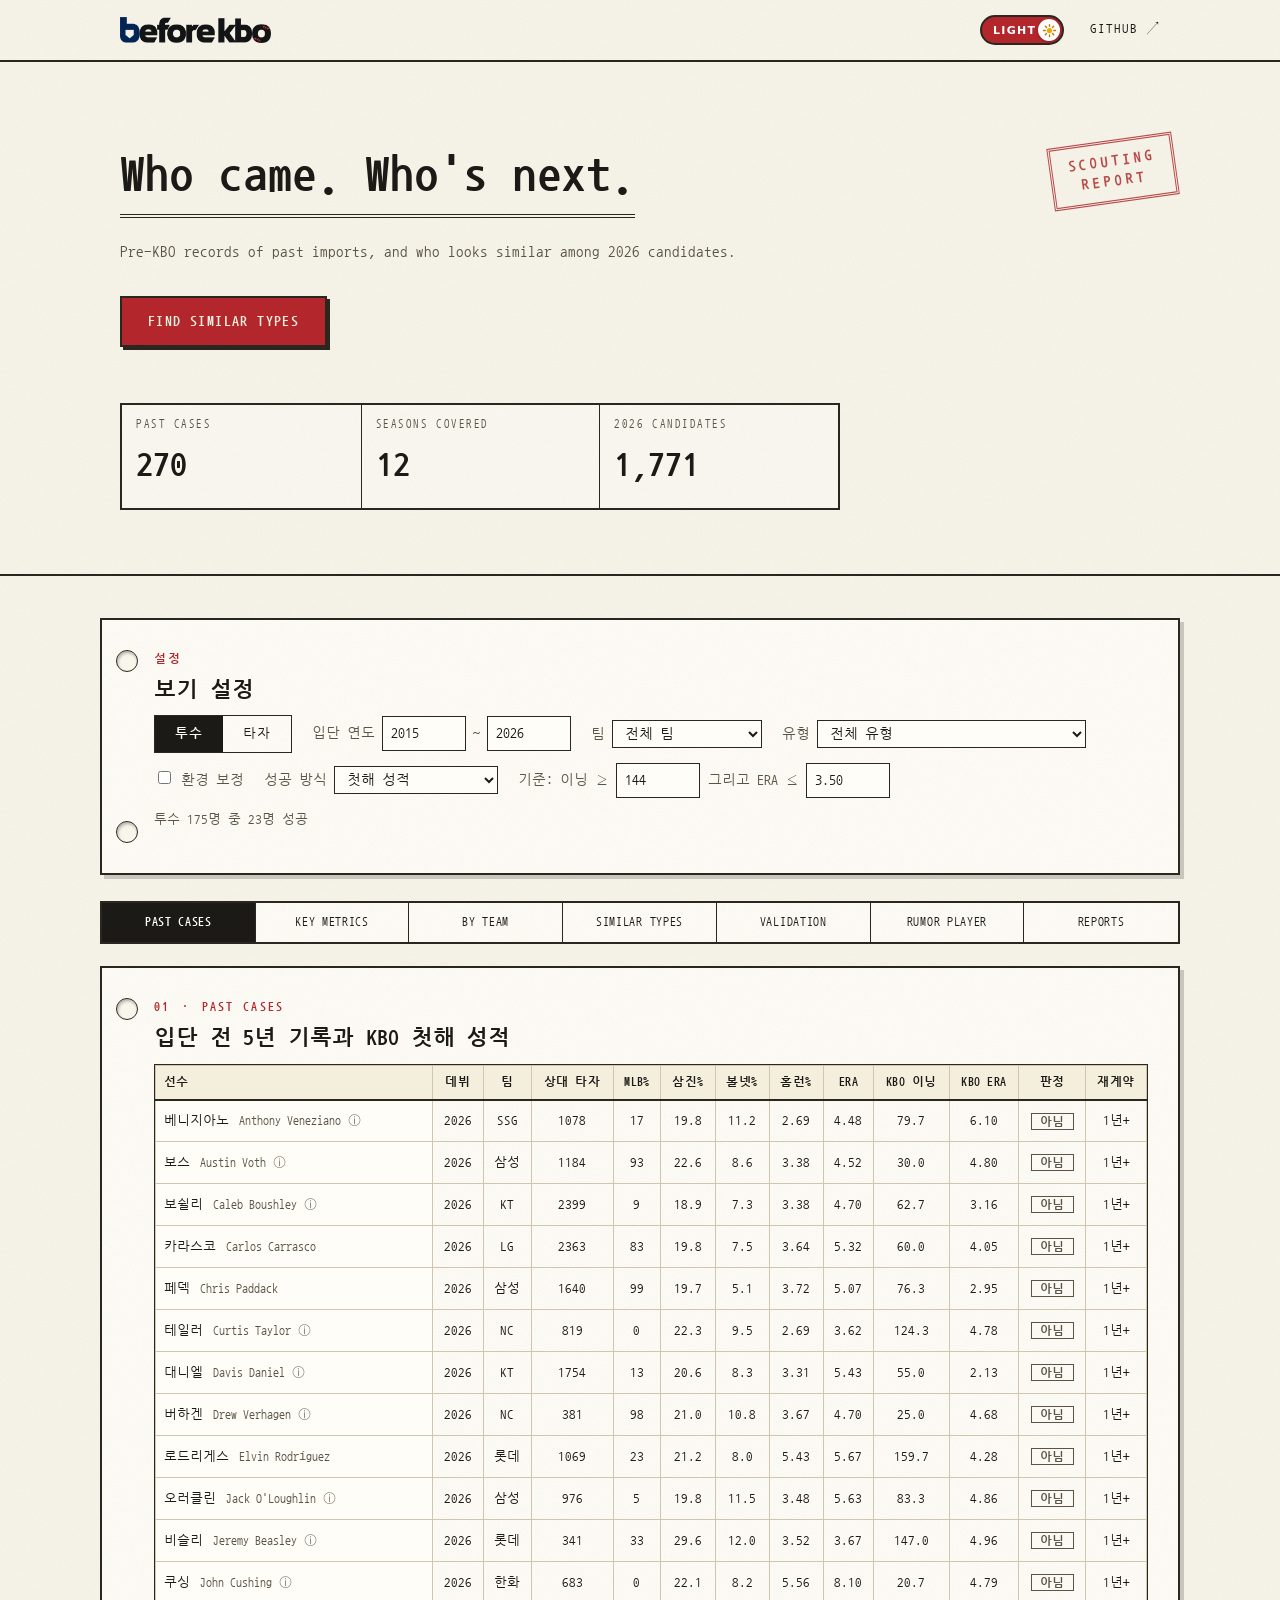
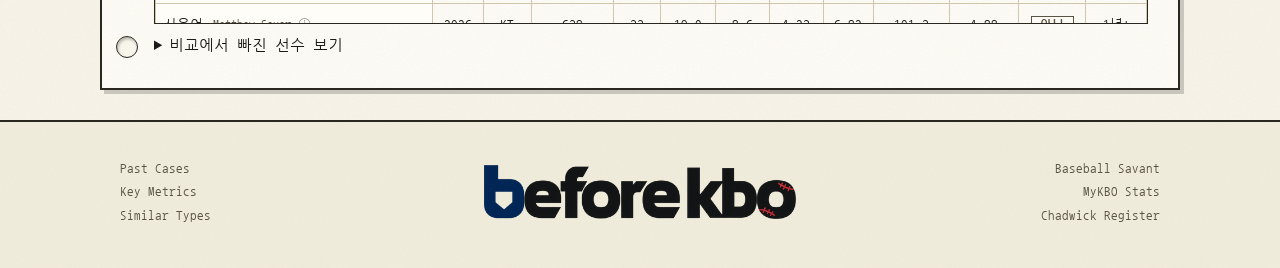
==== docs/index.html @ dce683ae "루머 선수 영상을 최신 영상으로 교체, 업로드일 표시(videos.csv에 업로드일 열 추가) Co-Authored-By: Claude Sonnet 5.5 <noreply@anth" ====
<!doctype html>
<html lang="ko">
<head>
<meta charset="utf-8">
<meta name="viewport" content="width=device-width, initial-scale=1">
<title>Before KBO — 입단 전 5년으로 보는 KBO 외국인 선수</title>
<script>try{document.documentElement.dataset.theme = localStorage.getItem("bk_theme")==="classic" ? "classic" : "paper";}catch(e){document.documentElement.dataset.theme="paper";}</script>
<link rel="preconnect" href="https://fonts.googleapis.com">
<link rel="preconnect" href="https://fonts.gstatic.com" crossorigin>
<link rel="stylesheet" href="https://fonts.googleapis.com/css2?family=Nanum+Gothic+Coding:wght@400;700&display=swap">
<link rel="stylesheet" href="theme-paper.css">
<style>
/* 2026-11-15 디자인 개편: 어둡고 무게감 있는 톤을 기본으로 한다(밝은 모드 없음).
   차콜 배경 + 따뜻한 오프화이트 글자 + 주황 포인트. 그래프 색(레벨·성공·막대)도 같은 팔레트에서 고른다. */
:root{
  color-scheme:dark;
  --bg:#0b1424; --band:#0f1a2e; --band2:#16253d; --card:#121f36; --ink:#e8ecf3; --muted:#8e9bb3; --line:#25344d;
  --accent:#ff7a45; --mlb:#e5b04a; --aa:#4fc3b0; --ap:#9b8cff; --a:#8e9bb3; --mex:#e35d5d;
  --good:#52d39b; --bad:#ff6b6b; --warn-bg:#2a2214; --warn-line:#6b5420;
  --bar:#ff9a66; --bar2:#5b86d6;
}
*{box-sizing:border-box}
html{scroll-behavior:smooth;scroll-padding-top:72px}
/* KBO 다이아고딕 (KBO 제공 글꼴, fonts/KBO-Dia-Gothic_License.pdf 참고). 파일은 수정하지 않고 그대로 쓴다.
   라이선스상 로고·브랜드명·슬로건에는 쓸 수 없어서 .logo 와 히어로 제목(h1)은 기존 글꼴을 유지한다. */
@font-face{font-family:"KBO Dia Gothic";src:url("fonts/KBO-Dia-Gothic_light.woff") format("woff");font-weight:100 400;font-style:normal;font-display:swap}
@font-face{font-family:"KBO Dia Gothic";src:url("fonts/KBO-Dia-Gothic_medium.woff") format("woff");font-weight:500 600;font-style:normal;font-display:swap}
@font-face{font-family:"KBO Dia Gothic";src:url("fonts/KBO-Dia-Gothic_bold.woff") format("woff");font-weight:700 900;font-style:normal;font-display:swap}
:root{--font-base:"KBO Dia Gothic","Pretendard","Malgun Gothic","Apple SD Gothic Neo",system-ui,sans-serif; --font-brand:"Pretendard","Malgun Gothic","Apple SD Gothic Neo",system-ui,sans-serif}
body{margin:0;background:var(--bg);color:var(--ink);font:15px/1.7 var(--font-base)}
button,input,select,textarea{font-family:inherit}
.logo,.hero h1{font-family:var(--font-brand)}
a{color:inherit}
.wrap{max-width:1080px;margin:0 auto;padding:0 20px}
h1,h2,h3{line-height:1.3}
h2{font-size:22px;margin:0 0 4px}
h3{font-size:15px;margin:20px 0 6px}
.sub{color:var(--muted);margin:0}
.note{font-size:12.5px;color:var(--muted)}

/* ---------- 헤더 ---------- */
.top{position:sticky;top:0;z-index:20;background:var(--band);border-bottom:1px solid var(--line)}
.top .wrap{display:flex;align-items:center;justify-content:space-between;height:60px;gap:16px}
.logo{font-weight:800;letter-spacing:.12em;font-size:17px;text-decoration:none}
.logo b{font-weight:300;letter-spacing:.12em}
.logo.brand{display:inline-flex;align-items:center;padding:7px 16px;border-radius:999px;background:#f3f1ec;box-shadow:0 2px 10px rgba(0,0,0,.25)}
.logo.brand img{display:block;height:22px;width:auto}
.logo.brand.footlogo{padding:14px 30px}
.logo.brand.footlogo img{height:49px}
/* 표: 행 높이를 모두 같게, 첫 열(선수명) 말고는 가운데 정렬 */
.tablewrap td{height:42px;padding-top:0;padding-bottom:0;vertical-align:middle}
.tablewrap td:not(:first-child),.tablewrap th:not(:first-child){text-align:center}
.tablewrap .tag{line-height:1.25;vertical-align:middle}
/* History 보기 */
/* 직접 그리기 */
.drawbox{margin:6px 0 14px;padding:14px 16px;border:1px solid var(--line);border-radius:12px}
.drawgrid{display:grid;grid-template-columns:minmax(0,1.1fr) minmax(0,1fr);gap:22px;align-items:center}
.drawsvg svg{width:100%;height:auto;touch-action:none;user-select:none;-webkit-user-select:none}
.drawset{display:inline-flex;margin:0 0 10px;border:1px solid var(--line);border-radius:999px;overflow:hidden}
.drawset button{font:inherit;font-size:12.5px;padding:5px 15px;border:0;background:transparent;color:var(--muted);cursor:pointer}
.drawset button.on{background:var(--accent);color:#16110d;font-weight:700}
.drawbtns{display:flex;flex-wrap:wrap;gap:8px;margin:8px 0 6px}
.drawside h4{margin:14px 0 6px;font-size:13.5px}
.drawside .hrow{margin:6px 0;padding:8px 12px}
.drawside .hrow .who{min-width:0}
.dx{fill:none;stroke:var(--muted);stroke-width:1.5;stroke-dasharray:2 2}
.dh{fill:var(--accent);stroke:#fff;stroke-width:2;cursor:grab}
.dv{fill:var(--ink);font-weight:700;paint-order:stroke;stroke:var(--bg);stroke-width:3px}
@media (max-width:820px){.drawgrid{grid-template-columns:1fr}}
.mi{display:block;height:18px;width:auto}
.mate{display:inline-flex;margin-left:5px;vertical-align:middle;cursor:help}
.mate.link{cursor:pointer}
.mate.link:hover .mi{transform:scale(1.18)}
.more{margin-left:6px;font-size:11px;color:var(--muted)}
.timeline td.mates,.timeline th.mh{text-align:right;white-space:nowrap}
.timeline th.mh{display:table-cell}
.timeline th.mh .mi{display:inline-block;vertical-align:middle;margin-left:5px}
.lvtag{display:inline-block;min-width:36px;text-align:center;padding:0 8px;border:1px solid var(--c,var(--line));color:var(--c,var(--muted));border-radius:999px;font-size:11.5px;font-weight:700;line-height:1.5}
.tablewrap table.timeline td.l{text-align:left}
.tablewrap table.timeline td.yr{font-weight:700;vertical-align:top;padding-top:11px}
.timeline tr.kbo td{background:rgba(255,122,69,.07)}
.hrow{display:flex;flex-wrap:wrap;align-items:baseline;gap:4px 14px;padding:10px 14px;margin:8px 0;border:1px solid var(--line);border-radius:10px}
.hrow.link{cursor:pointer}
.hrow.link:hover{border-color:var(--accent)}
.hrow .who{font-weight:700;min-width:160px}
.hrow .what{color:var(--muted);font-size:13px}
.hrow .tagk{margin-left:auto;font-size:12px;color:var(--accent);border:1px solid var(--accent);padding:0 9px;border-radius:999px}
.stamp{display:none}
/* LIGHT / DARK 스위치: 알약 + 미끄러지는 손잡이. LIGHT = Paper(크림), DARK = 네이비 */
.themebtn{position:relative;display:inline-block;flex:none;width:84px;height:30px;padding:0;border:2px solid var(--tg-edge);border-radius:999px;background:var(--tg-bg);color:var(--tg-fg);cursor:pointer;align-self:center;overflow:hidden;font:700 11px/1 "Pretendard","Malgun Gothic",system-ui,sans-serif;letter-spacing:.12em;transition:background .25s,border-color .25s,color .25s}
.themebtn:hover{filter:brightness(1.06)}
.themebtn:focus-visible{outline:2px solid var(--tg-edge);outline-offset:2px}
.tg-text{position:absolute;top:50%;transform:translateY(-50%);transition:opacity .2s;pointer-events:none}
.tg-light{left:11px}.tg-dark{right:11px}
.tg-knob{position:absolute;top:2px;left:2px;width:22px;height:22px;border-radius:50%;background:#fff;box-shadow:0 1px 3px rgba(0,0,0,.3);display:grid;place-items:center;transition:transform .28s cubic-bezier(.3,.7,.3,1)}
html[data-theme="paper"] .themebtn{--tg-bg:#b3262b;--tg-fg:#fff;--tg-edge:#2a2720}
html[data-theme="paper"] .tg-knob{transform:translateX(54px)}
html[data-theme="paper"] .tg-dark,html[data-theme="paper"] .i-moon{display:none}
html:not([data-theme="paper"]) .themebtn{--tg-bg:#ff7a45;--tg-fg:#16110d;--tg-edge:#ffb089}
html:not([data-theme="paper"]) .tg-knob{transform:translateX(0)}
html:not([data-theme="paper"]) .tg-light,html:not([data-theme="paper"]) .i-sun{display:none}
nav{align-items:center}
/* 상세 창 머리: 이름 → 기본 정보 → 유형·배지 → 보조 설명 → 영상 */
.dlgin:focus{outline:none}
.dh-main h2{margin:0 0 8px}
.dh-facts{display:flex;flex-wrap:wrap;gap:4px 0;margin:0;font-size:14px;color:var(--ink)}
.dh-facts span{display:inline-flex;align-items:center}
.flag{display:inline-block;height:13px;width:auto;margin-right:6px;border-radius:2px;box-shadow:0 0 0 1px rgba(0,0,0,.28);vertical-align:-1px}
.dh-facts span+span::before{content:"·";margin:0 9px;color:var(--muted)}
.dh-tags{display:flex;flex-wrap:wrap;align-items:center;gap:8px;margin:12px 0 0}
.dh-tags .rum-st{margin:0}
.pill{display:inline-block;padding:2px 13px;border:1px solid var(--line);border-radius:999px;font-size:13px;font-weight:700;background:rgba(255,255,255,.04)}
.dh-ctx{margin:12px 0 0;font-size:12.5px;color:var(--muted)}
.dh-links{margin:3px 0 0;font-size:12.5px;color:var(--muted)}
.dh-links a{color:var(--muted)}
.dh-links a:hover{color:var(--ink)}
.bio{margin:6px 0 0;font-size:13.5px;color:var(--ink);letter-spacing:.01em}
.awards{display:inline-flex;gap:4px;margin-left:6px;vertical-align:middle}
.aw{display:inline-flex;align-items:center;cursor:help}
.aw img{display:block;width:auto}

nav{display:flex;gap:26px;font-size:13px;letter-spacing:.04em}
nav a{text-decoration:none;color:var(--muted);padding:4px 0;border-bottom:1px solid transparent}
nav a:hover{color:var(--ink);border-bottom-color:var(--ink)}

/* ---------- 히어로 ---------- */
.hero{position:relative;background:var(--band);overflow:hidden;text-align:center;padding:76px 0 84px}
.hero svg.wave{position:absolute;inset:0;width:100%;height:100%;opacity:.55;pointer-events:none}
.hero .wrap{position:relative}
.eyebrow{font-size:12px;letter-spacing:.18em;color:var(--muted);text-transform:uppercase;margin:0 0 14px}
.hero h1{font-size:36px;letter-spacing:.01em;margin:0 auto 16px;max-width:760px}
.hero p.lead{max-width:620px;margin:0 auto 26px;color:var(--muted);font-size:15px}
.btn{display:inline-block;font:inherit;font-size:13px;letter-spacing:.08em;padding:11px 28px;border:1px solid var(--ink);background:transparent;color:var(--ink);text-decoration:none;cursor:pointer}
.btn:hover{background:var(--ink);color:var(--bg)}
.btn.ghost{border-color:var(--line);color:var(--muted);margin-left:8px}
.btn.mini{padding:4px 12px;font-size:12px;letter-spacing:.02em}
.en{color:var(--muted);font-size:12px;margin-left:3px}
.rd-c{fill:color-mix(in srgb,var(--mlb) 22%,transparent);stroke:var(--mlb);stroke-width:2}
#cmpBar{position:fixed;left:50%;bottom:14px;transform:translateX(-50%);z-index:30;background:var(--card);border:1px solid var(--ink);padding:8px 14px;display:flex;gap:10px;align-items:center;font-size:13px;box-shadow:0 4px 18px rgba(0,0,0,.25);max-width:96vw;flex-wrap:wrap}
#cmpBar[hidden]{display:none}
.chip{display:inline-flex;gap:6px;align-items:center;border:1px solid var(--line);padding:2px 8px;margin:2px 6px 2px 0;font-size:13px;cursor:pointer;background:var(--bg)}
.chip:hover{border-color:var(--ink)}
.chip .x{border:0;background:transparent;color:var(--muted);cursor:pointer;font:inherit;padding:0 2px}
.cmpgrid{display:grid;grid-template-columns:1fr 1fr;gap:8px 14px}
.cmpcol h4{margin:6px 0 0;font-size:13px}
.dlgbtns{display:flex;gap:6px;flex-wrap:wrap;justify-content:flex-end}
.typrow{display:grid;grid-template-columns:230px 1fr 110px 90px;align-items:center;gap:10px;margin:4px 0;font-size:13.5px;cursor:pointer;padding:2px 4px}
.typrow:hover{background:var(--band)}
@media (max-width:700px){ .typrow{grid-template-columns:130px 1fr 80px} .typrow span:last-child{display:none} }
.row.rf{margin:4px 0}
.row.rf input[type=number]{width:78px}
.stats{display:flex;justify-content:center;gap:44px;margin-top:40px;flex-wrap:wrap}
.stats div{min-width:110px}
.stats b{display:block;font-size:30px;font-weight:300;letter-spacing:.02em}
.stats span{font-size:12px;color:var(--muted);letter-spacing:.06em}

/* ---------- 폴드 아래 소제목 ---------- */
.pitch{text-align:center;padding:64px 0 52px}
.pitch h2{font-size:24px;max-width:700px;margin:0 auto 14px}
.pitch p{max-width:680px;margin:0 auto;color:var(--muted)}

/* ---------- 소개 ---------- */
.legend span{display:inline-flex;align-items:center;gap:5px;margin-right:14px;font-size:12.5px;color:var(--muted)}
.legend i{display:inline-block;width:10px;height:10px;border-radius:50%}

/* ---------- 메뉴 카드 ---------- */
.offer{padding:60px 0}
.offer h2{text-align:center;margin-bottom:28px}
.cards{display:grid;grid-template-columns:repeat(3,1fr);gap:28px}
.card{display:block;text-decoration:none;text-align:center}
.card .img{aspect-ratio:1/1;background:var(--band);display:flex;align-items:center;justify-content:center;border:1px solid transparent;transition:border-color .15s}
.card:hover .img{border-color:var(--ink)}
.card .img svg{width:62%;height:auto}
.card b{display:block;margin-top:14px;font-size:13px;letter-spacing:.14em}
.card span{display:block;margin-top:4px;font-size:13px;color:var(--muted)}

/* ---------- 도구 영역 ---------- */
.tools{padding:20px 0 8px}
.tool{background:var(--card);border:1px solid var(--line);padding:26px;margin:22px 0}
.tool .eyebrow{margin-bottom:6px}
.warn{background:var(--warn-bg);border:1px solid var(--warn-line);padding:12px 16px;margin:0 0 6px;font-size:14px}
.warn ul{margin:6px 0 0;padding-left:18px}
.row{display:flex;flex-wrap:wrap;gap:10px 20px;align-items:center;margin:12px 0}
label{font-size:14px;color:var(--muted)}
select,input[type=number],input[type=search]{font:inherit;padding:5px 8px;border:1px solid var(--line);background:var(--bg);color:var(--ink);border-radius:0}
input[type=number]{width:84px}
input[type=search]{width:200px}
.seg{display:inline-flex;border:1px solid var(--ink)}
.seg button{font:inherit;font-size:13px;letter-spacing:.08em;border:0;background:transparent;color:var(--ink);padding:7px 20px;cursor:pointer}
.seg button.on{background:var(--ink);color:var(--bg)}
.tablewrap{overflow-x:auto}
.tall{max-height:560px;overflow:auto}
table{border-collapse:collapse;width:100%;font-size:13.5px}
th,td{padding:7px 8px;border-bottom:1px solid var(--line);text-align:right;white-space:nowrap}
th{color:var(--muted);font-weight:600;background:var(--card);cursor:pointer;position:sticky;top:0;z-index:1;font-size:12.5px;letter-spacing:.04em}
th:first-child,td:first-child,th.l,td.l{text-align:left}
/* 가로로 스크롤해도 첫 열(선수 이름)이 보이도록 고정. 머리글(위쪽 고정)과 만나는 칸은 가장 위에 둔다 */
.tablewrap td:first-child{position:sticky;left:0;z-index:1;background:var(--card);box-shadow:1px 0 0 var(--line)}
.tablewrap th:first-child{position:sticky;left:0;z-index:3;box-shadow:1px 0 0 var(--line)}
.tablewrap tr.clickable:hover td:first-child{background:var(--band)}
tr.clickable{cursor:pointer}
tr.clickable:hover td{background:var(--band)}
.tag{display:inline-block;padding:0 8px;border-radius:10px;font-size:12px;border:1px solid var(--line)}
.tag.good{color:var(--good);border-color:var(--good)}
.tag.bad{color:var(--muted)}
.tag.warn{color:var(--mlb);border-color:var(--mlb)}
.gap{display:grid;grid-template-columns:130px 1fr 170px;align-items:center;gap:8px;margin:4px 0;font-size:13.5px}
.gapbar{position:relative;height:14px;background:var(--band)}
.gapbar::after{content:"";position:absolute;left:50%;top:-2px;bottom:-2px;width:1px;background:var(--muted)}
.gapbar i{position:absolute;top:2px;bottom:2px;background:var(--bar)}
.gapbar i.neg{background:var(--bar2)}
svg{max-width:100%;height:auto;display:block}
svg text{fill:var(--ink);font-family:inherit}
svg .m{fill:var(--muted)}
svg .grid{stroke:var(--line);fill:none}
svg .axis{stroke:var(--muted);fill:none}
.rd-a{fill:color-mix(in srgb,var(--accent) 28%,transparent);stroke:var(--accent);stroke-width:2}
.rd-b{fill:none;stroke:var(--muted);stroke-width:1.5;stroke-dasharray:5 3}
.rd-zero{stroke:var(--muted);fill:none;stroke-dasharray:2 3}
.pt{cursor:pointer}
.pt:hover{stroke:var(--ink);stroke-width:2}

/* ---------- 근거 / 부가 / 푸터 ---------- */
footer{background:var(--band2);padding:34px 0 40px;font-size:13px}
footer .cols{display:grid;grid-template-columns:1fr auto 1fr;gap:24px;align-items:center}
footer .cols div:nth-child(1) a,footer .cols div:nth-child(3) a{display:block;color:var(--muted);text-decoration:none;margin:2px 0}
footer .cols div:nth-child(1) a:hover,footer .cols div:nth-child(3) a:hover{color:var(--ink)}
footer .cols div:nth-child(3){text-align:right}
footer .fine{margin-top:20px;font-size:12px;color:var(--muted);text-align:center}

/* ---------- 상세 창 ---------- */
dialog{border:1px solid var(--ink);background:var(--card);color:var(--ink);width:min(940px,96vw);max-height:92vh;padding:0}
dialog::backdrop{background:rgba(0,0,0,.5)}
.dlgin{padding:20px 22px 26px}
.dlghead{display:flex;justify-content:space-between;gap:12px;align-items:flex-start}
.dlghead h2{font-size:22px}
.close{font:inherit;font-size:13px;border:1px solid var(--ink);background:transparent;color:var(--ink);padding:5px 14px;cursor:pointer}
.close:hover{background:var(--ink);color:var(--bg)}
.two{display:grid;grid-template-columns:minmax(300px,380px) 1fr;gap:16px;align-items:start}
.trgrid{display:grid;grid-template-columns:repeat(auto-fit,minmax(250px,1fr));gap:8px 14px}
.trt{font-size:13px;font-weight:600;margin-top:6px}
.box{border:1px solid var(--line);padding:10px 12px;margin:10px 0;font-size:14px}

@media (max-width:820px){
  nav{gap:14px;font-size:12px}
  .top .wrap{height:auto;padding-top:10px;padding-bottom:10px;flex-direction:column;gap:6px}
  .hero{padding:52px 0 60px}
  .hero h1{font-size:27px}
  .cards{grid-template-columns:1fr;gap:20px}
  .card .img{aspect-ratio:16/9}
  .card .img svg{width:34%}
  .gap{grid-template-columns:96px 1fr 120px}
  .two{grid-template-columns:1fr}
  input[type=search]{width:140px}
  footer .cols{grid-template-columns:1fr;text-align:center}
  footer .cols div:nth-child(3){text-align:center}
  .tool{padding:18px}
}

/* ================= 어두운 프리미엄 톤: 위 기본 스타일을 덮어쓴다 ================= */
.top{background:rgba(11,20,36,.78);backdrop-filter:blur(14px);-webkit-backdrop-filter:blur(14px)}
nav a:hover{color:var(--ink);border-bottom-color:var(--accent)}
h2{font-weight:700;letter-spacing:-.015em}

/* 히어로: 은은한 광원 + 크고 굵은 제목 */
.hero{background:var(--bg);padding:108px 0 100px;border-bottom:1px solid var(--line)}
.hero::before{content:"";position:absolute;inset:-25% -10% auto -10%;height:130%;pointer-events:none;
  background:radial-gradient(900px 420px at 72% 0%,rgba(255,122,69,.24),transparent 65%),radial-gradient(700px 380px at 10% 100%,rgba(91,134,214,.15),transparent 65%)}
.hero svg.wave{display:none}
.eyebrow{color:var(--accent);letter-spacing:.22em;font-weight:600}
.hero h1{font-size:clamp(32px,5.6vw,60px);font-weight:800;letter-spacing:-.025em;line-height:1.12;max-width:900px}
.hl{background:linear-gradient(90deg,#ff7a45,#ffc27a);-webkit-background-clip:text;background-clip:text;color:transparent}
.hero p.lead{font-size:16px;color:#aab6cb}
.stats{gap:56px;margin-top:60px}
.stats b{font-size:44px;font-weight:700;letter-spacing:-.02em}

/* 버튼·입력 */
.btn{border-radius:999px;padding:13px 34px;font-weight:600;letter-spacing:.06em;border:1px solid transparent;background:var(--accent);color:#16110d;transition:transform .15s,box-shadow .15s}
.btn:hover{background:#ff8f5f;color:#16110d;transform:translateY(-1px);box-shadow:0 8px 28px rgba(255,122,69,.35)}
.btn.ghost{background:transparent;border-color:var(--line);color:var(--muted)}
.btn.mini{padding:5px 14px;font-weight:500;background:transparent;border:1px solid var(--line);color:var(--ink);letter-spacing:.02em}
.btn.mini:hover{background:var(--accent);border-color:var(--accent);color:#16110d;box-shadow:none;transform:none}
select,input[type=number],input[type=search],input[type=text]{border-radius:8px;background:#0b1322;border-color:var(--line)}
select:focus,input:focus{outline:none;border-color:var(--accent);box-shadow:0 0 0 3px rgba(255,122,69,.18)}
.seg{border-radius:999px;overflow:hidden;border-color:var(--line)}
.seg button.on{background:var(--accent);color:#16110d;font-weight:700}

/* 구역·카드: 둥근 어두운 패널 */
.pitch{padding:88px 0 68px}
.pitch h2{font-size:clamp(22px,3.2vw,32px);font-weight:700;letter-spacing:-.02em}
.tool{border-radius:16px}
.tool{background:linear-gradient(180deg,#13213a,#0f1a2f);box-shadow:0 14px 44px rgba(0,0,0,.35);padding:30px}
.card .img{border-radius:16px;border:1px solid var(--line);background:radial-gradient(260px 200px at 50% 0%,rgba(255,122,69,.16),transparent 70%),linear-gradient(180deg,#16253d,#0f1b30)}
.card:hover .img{border-color:var(--accent);box-shadow:0 14px 44px rgba(255,122,69,.18)}
.card b{letter-spacing:.16em}
.warn{border-radius:12px}
.box{border-radius:10px;background:#0e182b}
footer{background:#08101d;border-top:1px solid var(--line)}

/* 표·막대·태그 */
th{color:#8190aa;border-bottom:1px solid #2c3b57}
tr.clickable:hover td,.tablewrap tr.clickable:hover td:first-child,.typrow:hover{background:#1a2a45}
.tag{border-radius:999px}
.gapbar{background:var(--band2);border-radius:4px}
.gapbar i{border-radius:3px}
.chip{border-radius:999px;background:#0b1322}
#cmpBar{border-radius:999px;border-color:var(--accent);background:#0f1b30}

/* 상세·비교 창 */
dialog{border:1px solid #2c3b57;border-radius:18px;background:linear-gradient(180deg,#13213a,#0e182b);box-shadow:0 30px 90px rgba(0,0,0,.65)}
dialog::backdrop{background:rgba(4,9,18,.74);backdrop-filter:blur(4px)}
.close{border-radius:999px;border-color:var(--line);padding:6px 16px}
.close:hover{background:var(--accent);border-color:var(--accent);color:#16110d}

/* 스카우팅 노트(방문자 리포트) */
.replist{display:grid;grid-template-columns:repeat(auto-fill,minmax(300px,1fr));gap:14px;margin-top:14px}
.rep{border:1px solid var(--line);border-radius:12px;background:#0e182b;padding:16px 18px}
.rep[data-kind]{cursor:pointer;transition:border-color .15s,transform .15s}
.rep[data-kind]:hover{border-color:var(--accent);transform:translateY(-1px)}
.rep .who{font-weight:700;font-size:15px}
.rep .one{margin:8px 0 10px;font-size:14.5px;line-height:1.55}
.rep dl{margin:0;font-size:13px;line-height:1.55}
.rep dt{color:var(--muted);font-size:11.5px;letter-spacing:.08em;margin-top:8px}
.rep dd{margin:2px 0 0}
.rep .by{margin-top:12px;font-size:12px;color:var(--muted)}
.badge-op{display:inline-block;font-size:11px;letter-spacing:.04em;padding:2px 9px;border-radius:999px;border:1px solid var(--line);color:var(--muted);margin-left:6px;vertical-align:middle}
.repbtn{display:inline-block;margin-top:6px}

.rum-st{display:inline-block;font-size:11px;padding:2px 9px;border-radius:999px;border:1px solid var(--line);margin-left:6px;vertical-align:middle}
.rum-st.r0{color:var(--muted)}.rum-st.r1{color:var(--mlb);border-color:var(--mlb)}.rum-st.r2{color:var(--aa);border-color:var(--aa)}
.rep .meta{font-size:12.5px;color:var(--muted);margin-top:6px}

/* 챕터 탭: 한 번에 한 챕터만 보인다 */
.tabs{display:grid;grid-auto-flow:column;grid-auto-columns:minmax(max-content,1fr);gap:6px;overflow-x:auto;margin:26px 0 0;padding:8px;border:1px solid var(--line);border-radius:999px;background:rgba(15,26,46,.86);backdrop-filter:blur(12px);-webkit-backdrop-filter:blur(12px);position:sticky;top:70px;z-index:15;scrollbar-width:none}
.tabs::-webkit-scrollbar{display:none}
.tabs button{font:inherit;font-size:13.5px;text-align:center;color:var(--muted);background:transparent;border:0;border-radius:999px;padding:9px 8px;cursor:pointer;white-space:nowrap;transition:color .15s,background .15s}
.tabs button:hover{color:var(--ink)}
.tabs button[aria-selected="true"]{background:var(--accent);color:#16110d;font-weight:700}
.tool.chapter[hidden]{display:none}
@media (max-width:820px){.tabs{top:0;position:static;border-radius:14px}}

/* 히어로: 심플 — 장식 없이 글자와 여백만 */
.hero{padding:130px 0 110px}
.hero::before,.hero::after{display:none}
.hero h1{font-size:clamp(30px,4.6vw,46px);font-weight:600;letter-spacing:-.035em;line-height:1.25;margin-bottom:18px;max-width:none}
.hero p.lead{font-size:17px;color:var(--muted);margin:0 auto 36px;max-width:760px}
.hero .btn{padding:13px 32px;font-size:14px;font-weight:600;box-shadow:none}
.hero .btn:hover{transform:none;box-shadow:none}
.stats{display:flex;justify-content:center;gap:72px;max-width:none;margin:84px auto 0;border:0;border-radius:0;background:none;backdrop-filter:none;-webkit-backdrop-filter:none}
.stats div{padding:0;min-width:0}
.stats div+div{border-left:0}
.stats b{font-size:34px;font-weight:600;letter-spacing:-.02em;font-variant-numeric:tabular-nums;background:none;-webkit-background-clip:border-box;background-clip:border-box;color:var(--ink)}
.stats span{display:block;margin-top:6px;font-size:12px;color:var(--muted);letter-spacing:0}
@media (max-width:820px){.hero{padding:80px 0 64px}.hero p.lead{font-size:16px}.stats{gap:28px;margin-top:52px}.stats b{font-size:26px}.stats span{font-size:11px}}

/* 상세 창: 큰 그래프(오각형 확대, 추이 2×2) + 마우스오버 수치 */
dialog{width:min(1040px,96vw)}
#dlgBody .two{grid-template-columns:minmax(0,1.15fr) minmax(0,1fr);gap:24px;align-items:center}
.trgrid{grid-template-columns:repeat(2,minmax(0,1fr));gap:22px 26px}
.trt{font-size:14px;font-weight:600;margin:4px 0 2px}
@media (max-width:820px){#dlgBody .two{grid-template-columns:1fr}}
@media (max-width:600px){.trgrid{grid-template-columns:1fr}}
svg [data-tip]:hover{stroke:var(--ink);stroke-opacity:.55;stroke-width:1.5}
svg rect[data-tip]:hover{opacity:.85}
#tip{position:fixed;z-index:9999;pointer-events:none;max-width:260px;padding:9px 12px;border:1px solid #3b4a66;border-radius:10px;background:rgba(14,24,43,.96);box-shadow:0 10px 30px rgba(0,0,0,.5);font-size:12.5px;line-height:1.6;color:var(--ink)}
#tip[hidden]{display:none}
#tip .mut{color:var(--muted)}

/* 스크롤바: 얇고 어두운 트랙, 마우스 올리면 주황 */
html{scroll-behavior:smooth;scrollbar-color:#3b4a66 transparent;scrollbar-width:thin}
*{scrollbar-color:#3b4a66 transparent;scrollbar-width:thin}
::-webkit-scrollbar{width:10px;height:10px}
::-webkit-scrollbar-track{background:transparent}
::-webkit-scrollbar-thumb{background:#32415e;border-radius:999px;border:3px solid transparent;background-clip:content-box;transition:background .2s}
::-webkit-scrollbar-thumb:hover{background:var(--accent);background-clip:content-box;border:3px solid transparent}
::-webkit-scrollbar-corner{background:transparent}
html::-webkit-scrollbar-track{background:var(--bg)}
dialog{overscroll-behavior:contain}
.tall,.tablewrap{overscroll-behavior:contain}
@media (prefers-reduced-motion:reduce){html{scroll-behavior:auto}}

/* 상세 창: 섹션 구분(제목 위 구분선 + 넉넉한 여백 + 강조 막대) */
#dlgBody h3{margin:34px 0 12px;padding:22px 0 0;border-top:1px solid var(--line);font-size:16px;display:flex;flex-wrap:wrap;align-items:baseline;gap:2px 8px}
#dlgBody h3::before{content:"";align-self:center;width:4px;height:16px;border-radius:2px;background:var(--accent)}
#dlgBody h3 .note{font-weight:400}
#dlgBody .dlghead + p, #dlgBody .dlghead ~ p.note:first-of-type{margin-top:12px}
#dlgBody .tablewrap,#dlgBody .legend,#dlgBody .trgrid,#dlgBody .two,#dlgBody .row{margin-top:10px;margin-bottom:10px}
#dlgBody p.note{margin:10px 0 0;line-height:1.6}
@media (max-width:820px){ nav{flex-wrap:wrap;justify-content:center;gap:4px 14px} nav a{white-space:nowrap} }
/* 한글은 단어 단위로 줄바꿈(조사 앞에서 끊기지 않게). 아주 긴 문자열은 넘치지 않게 강제로 끊는다 */
.hero h1,.hero p.lead,.pitch h2,.pitch p,.sub,h2,h3{word-break:keep-all;overflow-wrap:break-word}
</style>
</head>
<body>

<!-- ========== 헤더 ========== -->
<header class="top">
  <div class="wrap">
    <a class="logo brand" href="#top" aria-label="Before KBO"><img src="img/logo.png" alt="Before KBO" width="130" height="22"></a>
    <nav aria-label="링크">
      <button type="button" class="themebtn" id="themeBtn" role="switch" aria-checked="false" aria-label="라이트 모드 (누르면 다크)" title="LIGHT / DARK">
        <span class="tg-text tg-light">LIGHT</span><span class="tg-text tg-dark">DARK</span>
        <span class="tg-knob" aria-hidden="true">
          <svg class="i-sun" viewBox="0 0 24 24" width="15" height="15" fill="none" stroke="#c77700" stroke-width="2.2" stroke-linecap="round"><circle cx="12" cy="12" r="4.2" fill="#f2a900" stroke="none"/><path d="M12 2.5v2.6M12 18.9v2.6M2.5 12h2.6M18.9 12h2.6M5.3 5.3l1.9 1.9M16.8 16.8l1.9 1.9M5.3 18.7l1.9-1.9M16.8 7.2l1.9-1.9"/></svg>
          <svg class="i-moon" viewBox="0 0 24 24" width="15" height="15"><path d="M20 14.5A8.5 8.5 0 0 1 9.5 4a8.5 8.5 0 1 0 10.5 10.5z" fill="#1b2c4a"/></svg>
        </span>
      </button>
      <a href="https://github.com/bylinercho/before_kbo" target="_blank" rel="noopener noreferrer">GitHub ↗</a>
    </nav>
  </div>
</header>

<!-- ========== 히어로 ========== -->
<section class="hero" id="top">
  <svg class="wave" viewBox="0 0 1200 380" preserveAspectRatio="none" aria-hidden="true">
    <path d="M0 250 C200 170 380 330 620 240 S1000 150 1200 230 L1200 380 L0 380Z" fill="var(--band2)" opacity=".55"/>
    <path d="M0 300 C240 230 420 360 680 290 S1020 230 1200 290 L1200 380 L0 380Z" fill="var(--band2)" opacity=".7"/>
  </svg>
  <div class="wrap">
    <div class="stamp" aria-hidden="true">SCOUTING<br>REPORT</div>
    <h1>Who came. Who's next.</h1>
    <p class="lead">Pre-KBO records of past imports, and who looks similar among 2026 candidates.</p>
    <a class="btn" href="#s3">Find similar types</a>
    <div class="stats">
      <div><b id="statPast">-</b><span>Past cases</span></div>
      <div><b id="statYears">-</b><span>Seasons covered</span></div>
      <div><b id="statCand">-</b><span>2026 candidates</span></div>
    </div>
  </div>
</section>

<!-- ========== 도구 영역 ========== -->
<main class="wrap tools">
  <div class="tool" id="s0">
    <p class="eyebrow">설정</p>
    <h2>보기 설정</h2>
    <div class="row">
      <div class="seg" id="roleSeg"><button data-r="투수" class="on">투수</button><button data-r="타자">타자</button></div>
      <label>입단 연도 <input type="number" id="yFrom" value="2015" min="2015" max="2026"> ~ <input type="number" id="yTo" value="2026" min="2015" max="2026"></label>
    <label title="KBO 첫해 소속 팀 기준">팀 <select id="teamSel"></select></label>
      <label>유형 <select id="typSel"></select></label>
      <label><input type="checkbox" id="adjOn"> 환경 보정</label>
      <label>성공 방식 <select id="critMode">
        <option value="first">첫해 성적</option><option value="stay">다음 해 잔류</option>
        <option value="first+stay">첫해 성적 + 잔류</option><option value="two">첫 2시즌 합산 성적</option><option value="career">커리어하이 시즌</option></select></label>
      <span id="critP">
        <label>기준: 이닝 ≥ <input type="number" id="pIP" value="144"></label>
        <label>그리고 ERA ≤ <input type="number" id="pERA" value="3.50" step="0.05"></label>
      </span>
      <span id="critB" hidden>
        <label>기준: 타수 ≥ <input type="number" id="bAB" value="446"></label>
        <label>그리고 OPS ≥ <input type="number" id="bOPS" value="0.850" step="0.01"></label>
      </span>
    </div>
    <p class="note" id="critNote"></p>
  </div>

  <div class="tabs" id="tabs" role="tablist" aria-label="챕터">
    <button type="button" role="tab" data-tab="s1">Past Cases</button>
    <button type="button" role="tab" data-tab="s2">Key Metrics</button>
    <button type="button" role="tab" data-tab="s6">By Team</button>
    <button type="button" role="tab" data-tab="s3">Similar Types</button>
    <button type="button" role="tab" data-tab="s4">Validation</button>
    <button type="button" role="tab" data-tab="s8">Rumor Player</button>
    <button type="button" role="tab" data-tab="s7">Reports</button>
  </div>

  <div class="tool" id="s1">
    <p class="eyebrow">01 · Past Cases</p>
    <h2>입단 전 5년 기록과 KBO 첫해 성적</h2>
    <div class="tablewrap tall" style="margin-top:12px"><table id="pastTable"></table></div>
    <details style="margin-top:10px"><summary>비교에서 빠진 선수 보기</summary><div class="note" id="excluded"></div></details>
  </div>

  <div class="tool" id="s2">
    <p class="eyebrow">02 · Key Metrics</p>
    <h2>성공한 선수와 아닌 선수는 어디서 갈렸나</h2>
    <div id="gap" style="margin-top:12px"></div>
    <p class="note" id="gapNote"></p>

    <h3>지표와 KBO 성적 비교</h3>
    <div class="row">
      <label>입단 전 지표(가로) <select id="xSel"></select></label>
      <label>KBO 첫해 성적(세로) <select id="ySel"></select></label>
      <label><input type="checkbox" id="enough" checked> <span id="enoughTxt"></span></label>
    </div>
    <div id="scatter"></div>
    <p class="note" id="scatNote"></p>

    <h3>유형별 성공 비율</h3>
    <div id="typPanel"></div>
    <p class="note" id="typNote"></p>
  </div>

  <div class="tool" id="s6">
    <p class="eyebrow">03 · By Team</p>
    <h2>구단은 어떤 외국인을 데려왔나</h2>
    <div class="tablewrap" style="margin-top:10px"><table id="teamTable"></table></div>
    <div class="legend" id="teamLegend" style="margin-top:6px"></div>
    <p class="note" id="teamNote"></p>
  </div>

  <div class="tool" id="s3">
    <p class="eyebrow">04 · Similar Types</p>
    <h2>지금 닮은 유형은? (2026 MLB·트리플A 선수 중)</h2>
    <div class="row">
      <label>기준 <select id="refSel"></select></label>
      <label>소속 <select id="lvSel"><option value="">전체</option><option value="AAA·MLB 오감">트리플A·MLB 오가는 선수</option><option value="AAA만">트리플A만</option><option value="MLB만">MLB만</option></select></label>
      <label>나이 상한 <input type="number" id="ageMax" value="40" min="20" max="45"></label>
      <label title="이름 기준 의심 포함"><input type="checkbox" id="noKbo" checked> KBO 경력(이름 기준 의심 포함) 선수 빼기</label>
      <label>이름 검색 <input type="search" id="q" placeholder="예: Sabato, 치리노스"></label>
    </div>
    <div class="drawbox" id="drawBox" hidden>
      <div class="drawset" id="drawSet" role="group" aria-label="그리기 기준"><button type="button" class="on" data-set="sc" aria-pressed="true">스탯캐스트 보조 지표</button><button type="button" data-set="main" aria-pressed="false">기본 5지표</button></div>
      <div class="drawgrid">
        <div class="drawsvg"><svg id="drawSvg" viewBox="0 0 380 345" role="img" aria-label="직접 그리는 레이더 그래프"></svg></div>
        <div class="drawside">
          <p class="note">점을 끌어 모양을 그리세요. 지표 이름을 누르면 빼고 찾습니다.</p>
          <div class="drawbtns"><button class="btn mini" id="drawAvg" type="button">평균으로</button><button class="btn mini" id="drawSucc" type="button">성공 사례 평균으로</button></div>
          <h4>내 모양과 닮은 지난 KBO 사례 TOP5</h4>
          <div id="drawPast"></div>
          <p class="note" id="drawWarn"></p>
        </div>
      </div>
    </div>
    <div class="row rf">
      <span class="note">기록 수준 범위 필터</span>
      <label>1 <select id="rf1Sel"></select> <input type="number" id="rf1Min" placeholder="하한" step="any"> ~ <input type="number" id="rf1Max" placeholder="상한" step="any"></label>
      <button class="btn mini" id="rf1Fit" type="button">지난 사례 범위로</button>
      <span class="note" id="rf1Hint"></span>
    </div>
    <div class="row rf">
      <span class="note" style="visibility:hidden">기록 수준 범위 필터</span>
      <label>2 <select id="rf2Sel"></select> <input type="number" id="rf2Min" placeholder="하한" step="any"> ~ <input type="number" id="rf2Max" placeholder="상한" step="any"></label>
      <button class="btn mini" id="rf2Fit" type="button">지난 사례 범위로</button>
      <span class="note" id="rf2Hint"></span>
    </div>
    <div class="tablewrap"><table id="candTable"></table></div>
    <p class="note" id="candNote"></p>
    <h3>관심 선수</h3>
    <div id="favBox"></div>
  </div>

  <div class="tool" id="s4">
    <p class="eyebrow">05 · Validation</p>
    <h2>이 지표로 성공을 가려낼 수 있을까?</h2>
    <p class="sub">회색 띠 안이면 우연과 구별되지 않습니다.</p>
    <div class="tablewrap" style="margin-top:10px"><table id="valTable"></table></div>
    <p class="note" id="valNote"></p>
  </div>

  <div class="tool" id="s7">
    <p class="eyebrow">07 · Reports</p>
    <h2>스카우팅 노트</h2>
    <div id="repList" class="replist"></div>
    <p class="note" id="repNote"></p>
  </div>
  <div class="tool" id="s8">
    <p class="eyebrow">06 · Rumor Player</p>
    <h2>KBO 입단설이 도는 선수</h2>
    <div id="rumList" class="replist"></div>
    <p class="note" id="rumNote"></p>
  </div>
</main>

<!-- ========== 푸터 ========== -->
<footer>
  <div class="wrap">
    <div class="cols">
      <div><a href="#s1">Past Cases</a><a href="#s2">Key Metrics</a><a href="#s3">Similar Types</a></div>
      <a class="logo brand footlogo" href="#top" aria-label="Before KBO"><img src="img/logo.png" alt="Before KBO" width="230" height="40"></a>
      <div><a href="https://baseballsavant.mlb.com/" rel="noopener">Baseball Savant</a><a href="https://mykbostats.com/" rel="noopener">MyKBO Stats</a><a href="https://github.com/chadwickbureau/register" rel="noopener">Chadwick Register</a></div>
    </div>
  </div>
</footer>

<dialog id="dlg"><div class="dlgin" id="dlgBody" tabindex="-1" autofocus></div></dialog>
<dialog id="cmpDlg"><div class="dlgin" id="cmpBody"></div></dialog>
<div id="cmpBar" hidden>비교: <span id="cmpItems"></span> <button class="btn mini" id="cmpGo" type="button">비교 보기</button> <button class="btn mini" id="cmpClear" type="button">비우기</button></div>

<script src="data.js"></script>
<script src="reports.js" onerror="void 0"></script>
<script src="rumors.js" onerror="void 0"></script>
<script src="awards.js" onerror="void 0"></script>
<script src="videos.js" onerror="void 0"></script><script>
"use strict";
const D = window.DATA;
const LABEL = {
  k_pct:"삼진%", bb_pct:"볼넷%", hr_pct:"홈런%", era:"ERA", gs_pct:"선발 비율%", iso:"ISO(장타력)", avg:"타율",
  mlb_share:"MLB 비중%", age:"입단 때 나이", il_days:"5년 IL 일수", il_n:"5년 IL 등재 횟수",
  velocity:"평균 구속(mph)", k_percent:"삼진%", bb_percent:"볼넷%", swing_miss_percent:"헛스윙%",
  hardhit_percent:"강한 타구%", xwoba:"xwOBA", launch_angle:"평균 발사각", release_extension:"익스텐션(ft)",
  arm_angle:"팔 각도", launch_speed:"평균 타구속도", barrels_per_bbe_percent:"배럴%"
};
const HINT = {k_pct:"투수는 상대 타자 중, 타자는 타석 중 비율. 높을수록 삼진이 많음", hr_pct:"투수는 허용한 홈런 비율, 타자는 친 홈런 비율", gs_pct:"등판 중 선발 비율. 100에 가까울수록 선발"};
/* 환경 보정 모드: 켜면 삼진%·볼넷%·홈런%·ERA·ISO·타율이 "같은 해·같은 레벨 리그 평균=100" 지수로 바뀐다 */
let ADJ = false;
const ADJF = new Set(["k_pct","bb_pct","hr_pct","era","iso","avg"]);
const labelBase = (role,f)=>{
  if (f==="hardhit_percent") return role==="투수"?"강한 타구 허용%":"강한 타구%";
  if (f==="xwoba") return role==="투수"?"xwOBA(허용)":"xwOBA";
  if (role==="투수" && f==="bb_pct") return "볼넷%(허용)";
  if (role==="투수" && f==="hr_pct") return "홈런%(허용)";
  return LABEL[f]||f;
};
const labelFor = (role,f)=> labelBase(role,f) + (ADJ && ADJF.has(f) ? " 지수" : "");
const TEAM = {"Doosan Bears":"두산","Hanwha Eagles":"한화","Kia Tigers":"KIA","Kiwoom Heroes":"키움","KT Wiz":"KT","LG Twins":"LG","Lotte Giants":"롯데","NC Dinos":"NC","Samsung Lions":"삼성","SSG Landers":"SSG","SK Wyverns":"SK","Nexen Heroes":"넥센","Lotte":"롯데"};
/* 팀 필터: 구단명이 바뀐 팀은 같은 구단으로 묶는다 (넥센→키움 2019, SK→SSG 2021) */
const FR = {"Doosan Bears":"두산","Hanwha Eagles":"한화","Kia Tigers":"KIA","Kiwoom Heroes":"키움","Nexen Heroes":"키움","KT Wiz":"KT","LG Twins":"LG","Lotte Giants":"롯데","NC Dinos":"NC","Samsung Lions":"삼성","SSG Landers":"SSG","SK Wyverns":"SSG"};
const FR_LIST = [["두산","두산"],["롯데","롯데"],["삼성","삼성"],["키움","키움 (넥센 포함)"],["한화","한화"],["KIA","KIA"],["KT","KT"],["LG","LG"],["NC","NC"],["SSG","SSG (SK 포함)"]];
const LVCOL = {MLB:"var(--mlb)", AAA:"var(--accent)", AA:"var(--aa)", "A+":"var(--ap)", A:"var(--a)", MEX:"var(--mex)"};
const $ = id => document.getElementById(id);
const fmt = (v,d=1)=> v==null ? "-" : Number(v).toFixed(d);
const decOf = f => (ADJ && ADJF.has(f)) ? 0 : ((f==="xwoba"||f==="iso"||f==="avg") ? 3 : (f==="era" ? 2 : 1));
const fF = (f,v)=> fmt(v,decOf(f));
const esc = s => String(s).replace(/[&<>"]/g, c=>({"&":"&amp;","<":"&lt;",">":"&gt;",'"':"&quot;"}[c]));
const flip = n => { const p = String(n).split(", "); return p.length===2 ? p[1]+" "+p[0] : n; };
const plain = s => String(s).normalize("NFKD").replace(/[̀-ͯ]/g,"").toLowerCase();
/* 이름 표기: 한국 등록명이 있으면 "치리노스 Yonny Chirinos", 없으면 영문만 */
const enName = r => r["영문명"] || flip(r.player_name);
const nameHTML = r => r["한글명"] ? `${esc(r["한글명"])} <span class="en">${esc(enName(r))}</span>` : esc(enName(r));
const nameTxt = r => r["한글명"] ? `${r["한글명"]} ${enName(r)}` : enName(r);
const teamK = t => { for (const k in TEAM) if (String(t).startsWith(k.split(" ")[0])) return TEAM[k]; return t; };
const BASE = D["후보연도"] || 2026;

let role = "투수", sortKey = null, sortDir = -1;
/* 재계약(N년): KBO에서 첫해부터 연속으로 뛴 시즌 수. 계약 정보가 아니라 시즌 기록에서 추정한 값이며, 2026까지 이어졌으면 "+"(진행 중) */
for (const r0 of ["투수","타자"]) for (const r of D.past[r0]) {
  const ys = new Set((r.kbo||[]).map(k=>k.y)); let n = 0;
  while (ys.has(r["KBO첫해"]+n)) n++;
  r.stay_n = n; r.stay_plus = ys.has(BASE) && (r["KBO첫해"]+n-1===BASE);
}
/* 웨이버 공시·방출 사례(기사에서 확인한 것만, 전체 목록 아님) */
const WV = {}; (D.waivers||[]).forEach(w=>{ (WV[String(w.mykbo_id)] = WV[String(w.mykbo_id)]||[]).push(w); });
const wvOf = id => WV[String(id)] || [];
const wvExplicit = id => wvOf(id).some(w=>w["구분"]==="웨이버 공시");
const wvText = id => wvOf(id).map(w=>`${w["일자"]} ${w["구분"]==="웨이버 공시"?"웨이버 공시":"방출·퇴출"}(${w["당시구단"]})`).join(", ");

/* ================= 공통 계산 ================= */
function succFirst(r){
  if (r["역할"]==="투수") return r.KBO_이닝!=null && r.KBO_ERA!=null && r.KBO_이닝 >= +$("pIP").value && r.KBO_ERA <= +$("pERA").value;
  return r.KBO_타수!=null && r.KBO_OPS!=null && r.KBO_타수 >= +$("bAB").value && r.KBO_OPS >= +$("bOPS").value;
}
/* 첫 2시즌 합산: 두 해 모두 KBO 기록이 있고, 합산 이닝/타수가 기준의 2배 이상 + 합산 ERA/OPS(이닝·타수 가중 평균, OPS는 근사)가 기준을 만족 */
function succTwo(r){
  const k = r.kbo||[], y = r["KBO첫해"], a = k.find(x=>x.y===y), b = k.find(x=>x.y===y+1);
  if (!a || !b) return false;
  if (r["역할"]==="투수"){
    const ip=(a.IP||0)+(b.IP||0); if (!ip) return false;
    const era=((a.ERA||0)*(a.IP||0)+(b.ERA||0)*(b.IP||0))/ip;
    return ip >= 2*(+$("pIP").value) && era <= +$("pERA").value;
  }
  const ab=(a.AB||0)+(b.AB||0); if (!ab) return false;
  const ops=((a.OPS||0)*(a.AB||0)+(b.OPS||0)*(b.AB||0))/ab;
  return ab >= 2*(+$("bAB").value) && ops >= +$("bOPS").value;
}
/* 커리어하이 시즌: KBO에서 뛴 시즌 가운데 한 시즌이라도 기준(투수 이닝·ERA, 타자 타수·OPS)을 넘으면 성공. 2026 진행 중 시즌도 포함 */
function succCareer(r){
  const k = r.kbo||[];
  if (r["역할"]==="투수") return k.some(x=> x.IP!=null && x.ERA!=null && x.IP >= +$("pIP").value && x.ERA <= +$("pERA").value);
  return k.some(x=> x.AB!=null && x.OPS!=null && x.AB >= +$("bAB").value && x.OPS >= +$("bOPS").value);
}
const MODE_NOTE = {first:"첫해 성적", stay:"다음 해에도 KBO 잔류", "first+stay":"첫해 성적 + 다음 해 잔류", two:"첫 2시즌 합산 성적", career:"커리어하이 시즌"};
const NEEDS_NEXT = m => m==="stay" || m==="first+stay" || m==="two";   // 다음 해 기록이 필요한 방식(2026 입단자 제외)
function isSuccess(r){
  const m = $("critMode").value;
  if (m==="stay") return r["다음해_KBO"]==="있음";
  if (m==="first+stay") return succFirst(r) && r["다음해_KBO"]==="있음";
  if (m==="two") return succTwo(r);
  if (m==="career") return succCareer(r);
  return succFirst(r);
}
/* 유형(군집): 08번이 기록 모양으로 묶은 것. 환경 보정 모드에서는 보정 지표로 묶은 유형(typA)을 쓴다 */
const typList = r0 => D.types[ADJ?"adj":"raw"][r0||role] || [];
const typOf = r => ADJ ? r.typA : r.typ;
const typName = r => { const t = typList(r["역할"])[typOf(r)]; return t ? t.name : "-"; };
function pastRows(r0, ignoreType, ignoreTeam){
  const a = +$("yFrom").value, b = +$("yTo").value, rr = r0||role, tm = ignoreTeam ? "" : $("teamSel").value, needNext = NEEDS_NEXT($("critMode").value), ty = ignoreType ? "" : $("typSel").value;
  return D.past[rr].filter(r=> r["KBO첫해"]>=a && r["KBO첫해"]<=b && (!tm || FR[r["팀"]]===tm) && (!needNext || r["KBO첫해"]<BASE) && (ty==="" || typOf(r)===+ty));
}
const zf = (f,x)=>{ const [m,s]=D.scale[role][f]; return (x-m)/s; };
/* 오각형은 "바깥쪽 = 평균보다 좋음"으로 그린다. 낮을수록 좋은 지표(-1)는 부호를 뒤집는다. 0은 좋고 나쁨이 없는 지표(값이 클수록 바깥).
   거리·닮은 사례 계산(zf)에는 영향이 없고 그림과 편차 표시에만 쓴다. */
const GOOD = {"투수":{k_pct:1,bb_pct:-1,hr_pct:-1,era:-1,gs_pct:0}, "타자":{k_pct:-1,bb_pct:1,hr_pct:1,iso:1,avg:1}};
const SGOOD = {"투수":{velocity:1,k_percent:1,bb_percent:-1,swing_miss_percent:1,hardhit_percent:-1,xwoba:-1,launch_angle:-1,release_extension:1,arm_angle:0},
               "타자":{launch_speed:1,hardhit_percent:1,barrels_per_bbe_percent:1,xwoba:1,k_percent:-1,bb_percent:1,swing_miss_percent:-1,launch_angle:0}};
const dirOf = (r0,f,sc)=> (((sc?SGOOD:GOOD)[r0]||{})[f]===-1) ? -1 : 1;
const zo = (f,x)=> dirOf(role,f,false) * zf(f,x);
/* 오각형 축 이름: 뒤집은(낮을수록 좋은) 지표는 "억제·회피"처럼 높을수록 좋은 말로 바꾼다. 화살표는 쓰지 않는다 */
const RADAR_NAME = {"투수":{bb_pct:"볼넷 억제",hr_pct:"홈런 억제"}, "타자":{k_pct:"삼진 회피"}};
const SRADAR_NAME = {"투수":{bb_percent:"볼넷 억제",hardhit_percent:"강한 타구 억제",xwoba:"xwOBA 억제",launch_angle:"발사각 억제"}, "타자":{k_percent:"삼진 회피",swing_miss_percent:"헛스윙 회피"}};
const labO = (r0,f,sc)=>{
  const nm = ((sc?SRADAR_NAME:RADAR_NAME)[r0]||{})[f];
  return nm ? nm + (!sc && ADJ && ADJF.has(f) ? " 지수" : "") : labelFor(r0,f);
};
function distance(a,b,skip){
  const feats = D.feats[role]; let sum=0,n=0; const dz={};
  for (const f of feats){
    if (skip && skip.has(f)) continue;   // 사용자가 뺀 지표는 거리에 넣지 않는다
    if (a[f]==null || b[f]==null) continue;
    const d = zf(f,a[f]) - zf(f,b[f]); dz[f]=d; sum+=d*d; n++;
  }
  return n >= feats.length-(skip?skip.size:0)-1 ? {dist:Math.sqrt(sum/n), dz} : null;
}
function nearest(vec, pool, k, skip){
  const res=[];
  for (const p of pool){ if (skip && skip(p)) continue; const d=distance(vec,p); if (d) res.push({p,dist:d.dist,dz:d.dz}); }
  res.sort((a,b)=>a.dist-b.dist); return res.slice(0,k);
}
function meanVec(rows){
  const out={}; D.feats[role].forEach(f=>{ const a=rows.map(r=>r[f]).filter(x=>x!=null); out[f]=a.length? a.reduce((s,x)=>s+x,0)/a.length : null; });
  return out;
}
const tag = r => isSuccess(r) ? '<span class="tag good">성공</span>' : '<span class="tag bad">아님</span>';
const resultLine = r => role==="투수" ? `${fmt(r.KBO_이닝,1)}이닝 ERA ${fmt(r.KBO_ERA,2)}` : `${fmt(r.KBO_타수,0)}타수 OPS ${fmt(r.KBO_OPS,3)}`;
const volTxt = r => role==="투수" ? `상대 ${r.vol}명` : `${r.vol}타석`;

/* ================= SVG 그래프 ================= */
function radarSVG(series, feats, zfun, labfun){
  feats = feats.filter(f=>series.every(s=>s.vec[f]!=null));
  const n = feats.length; if (n<3) return "<p class='note'>그릴 수 있는 지표가 부족합니다.</p>";
  const cx=190, cy=170, R=120, zmax=2.5;
  const ang = i => -Math.PI/2 + i*2*Math.PI/n;
  const rad = z => (Math.min(Math.max(z,-zmax),zmax)+zmax)/(2*zmax)*R;
  const pt = (i,z)=> [cx+Math.cos(ang(i))*rad(z), cy+Math.sin(ang(i))*rad(z)];
  const poly = zs => zs.map((z,i)=>pt(i,z).map(v=>v.toFixed(1)).join(",")).join(" ");
  const dotCol = c => c==="rd-a" ? "var(--accent)" : c==="rd-c" ? "var(--mlb)" : "var(--muted)";
  let h = `<svg viewBox="0 0 380 345" role="img" aria-label="지표별 편차 레이더 그래프">`;
  for (const z of [-2,-1,1,2]) h += `<polygon class="grid" points="${poly(feats.map(()=>z))}"/>`;
  h += `<polygon class="rd-zero" points="${poly(feats.map(()=>0))}"/>`;
  let xmin = 0, xmax = 380;   // 긴 축 이름이 잘리지 않도록 그림 영역을 필요한 만큼만 넓힌다
  feats.forEach((f,i)=>{
    const x=cx+Math.cos(ang(i))*R, y=cy+Math.sin(ang(i))*R, c=Math.cos(ang(i));
    h += `<line class="grid" x1="${cx}" y1="${cy}" x2="${x.toFixed(1)}" y2="${y.toFixed(1)}"/>`;
    const lx=cx+Math.cos(ang(i))*(R+10), ly=cy+Math.sin(ang(i))*(R+10)+4;
    const lab = labfun(f), anchor = Math.abs(c)<0.2?"middle":c>0?"start":"end";
    const w = [...lab].reduce((a,ch)=> a + (ch.charCodeAt(0)>255 ? 13 : 7.5), 0);
    const left = anchor==="end" ? lx-w : anchor==="start" ? lx : lx-w/2, right = anchor==="end" ? lx : anchor==="start" ? lx+w : lx+w/2;
    xmin = Math.min(xmin, left-6); xmax = Math.max(xmax, right+6);
    h += `<text x="${lx.toFixed(1)}" y="${ly.toFixed(1)}" font-size="12" text-anchor="${anchor}">${esc(lab)}</text>`;
  });
  series.slice().reverse().forEach(s=>{ h += `<polygon class="${s.cls}" points="${poly(feats.map(f=>zfun(f,s.vec[f])))}"/>`; });
  series.forEach(s=>{ feats.forEach((f,i)=>{ const [x,y]=pt(i,zfun(f,s.vec[f])); h += `<circle cx="${x.toFixed(1)}" cy="${y.toFixed(1)}" r="3.6" fill="${dotCol(s.cls)}" pointer-events="none"/>`; }); });
  /* 점에 마우스를 올리면 그 축의 세부 수치가 뜬다. 점은 선수 시리즈(주황 등)에만 둔다(평균 비교선 rd-b 제외) */
  feats.forEach((f,i)=>{
    const tip = `<b>${esc(labfun(f))}</b>` + series.map(s=>{ const z=zfun(f,s.vec[f]); return `<br><span style="color:${dotCol(s.cls)}">●</span> ${esc(s.name)} <b>${fF(f,s.vec[f])}</b> <span class="mut">(편차 ${z>=0?"+":""}${z.toFixed(2)})</span>`; }).join("");
    series.filter(s=>s.cls!=="rd-b").forEach(s=>{
      const [x,y]=pt(i,zfun(f,s.vec[f]));
      h += `<circle data-tip="${esc(tip)}" cx="${x.toFixed(1)}" cy="${y.toFixed(1)}" r="11" fill="transparent"/>`;
    });
  });
  return h.replace('viewBox="0 0 380 345"', `viewBox="${Math.floor(xmin)} 0 ${Math.ceil(xmax-xmin)} 345"`) + `</svg>`;
}
function trendSVG(f, hist, y0, y1, kboYear){
  const W=340,H=178,L=48,Rr=14,T=24,B=26;
  const pts = hist.filter(h=>h[f]!=null);
  const title = `<div class="trt">${esc(labelFor(role,f))}</div>`;
  if (!pts.length) return `<div>${title}<p class="note">기록 없음</p></div>`;
  const ref = D.scale[role][f][0];
  const vals = pts.map(p=>p[f]).concat([ref]); let lo=Math.min(...vals), hi=Math.max(...vals); const pad=(hi-lo)*0.2||1; lo-=pad; hi+=pad;
  const X = y => L + (y-(y0-0.5))/((y1+0.5)-(y0-0.5))*(W-L-Rr);
  const Y = v => T + (1-(v-lo)/(hi-lo))*(H-T-B);
  let s = `<svg viewBox="0 0 ${W} ${H}" role="img" aria-label="${esc(labelFor(role,f))} 추이">`;
  for (let y=y0; y<=y1; y++) s += `<line class="grid" x1="${X(y)}" x2="${X(y)}" y1="${T}" y2="${H-B}"/><text class="m" x="${X(y)}" y="${H-9}" font-size="11" text-anchor="middle">${y}</text>`;
  s += `<line class="axis" stroke-dasharray="3 3" x1="${L}" x2="${W-Rr}" y1="${Y(ref)}" y2="${Y(ref)}"/><text class="m" x="${L-4}" y="${Y(ref)+3}" font-size="10" text-anchor="end">평균</text>`;
  if (kboYear){ const kx=X(kboYear-0.5); s += `<line stroke="var(--bad)" stroke-dasharray="4 3" x1="${kx}" x2="${kx}" y1="${T-6}" y2="${H-B}"/><text x="${kx-3}" y="${T-8}" font-size="11" text-anchor="end" style="fill:var(--bad)">${kboYear} KBO 입단 →</text>`; }
  const showVal = pts.length <= 8;
  for (const lv of ["MEX","A","A+","AA","AAA","MLB"]){
    const g = pts.filter(p=>p.lv===lv).sort((a,b)=>a.y-b.y), col = LVCOL[lv];
    if (g.length>1) s += `<polyline fill="none" stroke="${col}" stroke-width="1.3" stroke-opacity=".7" points="${g.map(p=>X(p.y).toFixed(1)+","+Y(p[f]).toFixed(1)).join(" ")}"/>`;
    g.forEach(p=>{
      const px=X(p.y), py=Y(p[f]), r = 3 + Math.min(p.vol,500)/500*3.5;
      const dv = p[f]-ref, tip = `<b>${p.y} · ${lv==="MEX"?"멕시칸 리그":lv}</b><br>${esc(labelFor(role,f))} <b>${fF(f,p[f])}</b><br><span class="mut">${role==="투수"?"상대 타자 ":""}${p.vol}${role==="투수"?"명":"타석"} · 전체 평균 대비 ${dv>=0?"+":""}${fF(f,dv)}</span>`;
      s += `<circle cx="${px}" cy="${py}" r="${r.toFixed(1)}" fill="${col}" pointer-events="none"/><circle cx="${px}" cy="${py}" r="${(r+8).toFixed(1)}" fill="transparent" data-tip="${esc(tip)}"/>`;
      if (showVal) s += `<text x="${px}" y="${py-r-4}" font-size="10.5" text-anchor="middle" pointer-events="none">${fF(f,p[f])}</text>`;
    });
  }
  return `<div>${title}${s}</svg></div>`;
}
function kboBarsSVG(rows){
  const isP = role==="투수", key = isP?"ERA":"OPS", thr = isP ? +$("pERA").value : +$("bOPS").value;
  const vals = rows.map(r=>r[key]).filter(v=>v!=null); if (!vals.length) return "";
  const max = Math.max(...vals, thr) * 1.15, bw = 44, gap = 22, W = Math.max(280, rows.length*(bw+gap)+50), H=190, T=26, B=46;
  const Y = v => T + (1-v/max)*(H-T-B);
  let s = `<svg viewBox="0 0 ${W} ${H}" style="max-width:${Math.max(W,280)}px" role="img" aria-label="KBO 연도별 ${key}">`;
  s += `<line class="axis" x1="30" x2="${W-6}" y1="${H-B}" y2="${H-B}"/>`;
  s += `<line stroke="var(--good)" stroke-dasharray="4 3" x1="30" x2="${W-6}" y1="${Y(thr)}" y2="${Y(thr)}"/><text x="${W-6}" y="${Y(thr)-4}" font-size="10" text-anchor="end" style="fill:var(--good)">성공 기준 ${thr}</text>`;
  rows.forEach((r,i)=>{
    const x = 40 + i*(bw+gap), v=r[key]; if (v==null) return;
    const tip = `<b>${r.y} · ${esc(teamK(r["팀"]))}</b><br>${key} <b>${isP?fmt(v,2):fmt(v,3)}</b><br><span class="mut">${isP?fmt(r.IP,0)+"이닝":fmt(r.AB,0)+"타수"}</span>`;
    s += `<rect x="${x}" y="${Y(v)}" width="${bw}" height="${H-B-Y(v)}" fill="var(--bar)" data-tip="${esc(tip)}"></rect>`;
    s += `<text x="${x+bw/2}" y="${Y(v)-4}" font-size="11" text-anchor="middle">${isP?fmt(v,2):fmt(v,3)}</text>`;
    s += `<text class="m" x="${x+bw/2}" y="${H-B+14}" font-size="11" text-anchor="middle">${r.y}</text>`;
    s += `<text class="m" x="${x+bw/2}" y="${H-B+27}" font-size="10" text-anchor="middle">${isP?fmt(r.IP,0)+"이닝":fmt(r.AB,0)+"타수"}</text>`;
    s += `<text class="m" x="${x+bw/2}" y="${H-B+39}" font-size="10" text-anchor="middle">${esc(teamK(r["팀"]))}</text>`;
  });
  return s + "</svg>";
}

/* ================= 산점도 ================= */
const YM = {
  "투수": {"ERA":["ERA (낮을수록 좋음)",r=>r.KBO_ERA,2],"WHIP":["WHIP (낮을수록 좋음)",r=>r.KBO_WHIP,2],
           "K9":["9이닝당 삼진",r=>r.KBO_이닝? r.KBO_삼진/r.KBO_이닝*9:null,1],"BB9":["9이닝당 볼넷",r=>r.KBO_이닝? r.KBO_볼넷/r.KBO_이닝*9:null,1],"IP":["이닝",r=>r.KBO_이닝,0]},
  "타자": {"OPS":["OPS",r=>r.KBO_OPS,3],"HR":["홈런",r=>r.KBO_홈런,0],"KR":["삼진/타수",r=>r.KBO_타수? r.KBO_삼진/r.KBO_타수:null,3],"AB":["타수",r=>r.KBO_타수,0]}
};
const xval = (r,f)=> f==="il_days" ? (r.il?r.il.days:null) : f==="age" ? (r["출생연도"]!=null ? r["KBO첫해"]-r["출생연도"] : null) : (f==="mlb_share" ? r.mlb_share*100 : r[f]);
function fillScatterSel(){
  $("xSel").innerHTML = D.feats[role].concat(["mlb_share","age","il_days"]).map(f=>`<option value="${f}">${esc(labelFor(role,f))}</option>`).join("");
  $("ySel").innerHTML = Object.entries(YM[role]).map(([k,v])=>`<option value="${k}">${v[0]}</option>`).join("");
  $("enoughTxt").textContent = role==="투수" ? "표본 충분한 선수만 (KBO 첫해 50이닝 이상)" : "표본 충분한 선수만 (KBO 첫해 150타수 이상)";
}
function renderScatter(){
  const f = $("xSel").value, yk = $("ySel").value, [ylab,yfn,yd] = YM[role][yk];
  let rows = pastRows().filter(r=>xval(r,f)!=null && yfn(r)!=null);
  if ($("enough").checked) rows = rows.filter(r=> role==="투수" ? r.KBO_이닝>=50 : r.KBO_타수>=150);
  if (rows.length<3){ $("scatter").innerHTML="<p class='note'>그릴 선수가 너무 적습니다.</p>"; $("scatNote").textContent=""; return; }
  const xs=rows.map(r=>xval(r,f)), ys=rows.map(yfn);
  const ext = a => { const lo=Math.min(...a), hi=Math.max(...a), p=(hi-lo)*0.08||1; return [lo-p,hi+p]; };
  const [x0,x1]=ext(xs), [y0,y1]=ext(ys), W=640,H=340,L=56,Rr=16,T=14,B=44;
  const X=v=>L+(v-x0)/(x1-x0)*(W-L-Rr), Y=v=>T+(1-(v-y0)/(y1-y0))*(H-T-B), xd = (f==="age"||f==="mlb_share")?0:decOf(f);
  let s = `<svg viewBox="0 0 ${W} ${H}" role="img" aria-label="산점도">`;
  for (let i=0;i<=4;i++){
    const xv=x0+(x1-x0)*i/4, yv=y0+(y1-y0)*i/4;
    s += `<line class="grid" x1="${X(xv)}" x2="${X(xv)}" y1="${T}" y2="${H-B}"/><text class="m" x="${X(xv)}" y="${H-B+15}" font-size="11" text-anchor="middle">${fmt(xv,xd)}</text>`;
    s += `<line class="grid" x1="${L}" x2="${W-Rr}" y1="${Y(yv)}" y2="${Y(yv)}"/><text class="m" x="${L-6}" y="${Y(yv)+4}" font-size="11" text-anchor="end">${fmt(yv,yd)}</text>`;
  }
  s += `<text class="m" x="${(L+W-Rr)/2}" y="${H-6}" font-size="12" text-anchor="middle">${esc(labelFor(role,f))} (입단 전)</text>`;
  s += `<text class="m" x="14" y="${(T+H-B)/2}" font-size="12" text-anchor="middle" transform="rotate(-90 14 ${(T+H-B)/2})">${esc(ylab)} (KBO 첫해)</text>`;
  const n=rows.length, mx=xs.reduce((a,b)=>a+b,0)/n, my=ys.reduce((a,b)=>a+b,0)/n;
  let sxy=0,sxx=0,syy=0; rows.forEach((r,i)=>{ sxy+=(xs[i]-mx)*(ys[i]-my); sxx+=(xs[i]-mx)**2; syy+=(ys[i]-my)**2; });
  const corr = sxy/Math.sqrt(sxx*syy), slope=sxy/sxx, ic=my-slope*mx;
  s += `<line stroke="var(--muted)" stroke-dasharray="5 4" x1="${X(x0)}" y1="${Y(ic+slope*x0)}" x2="${X(x1)}" y2="${Y(ic+slope*x1)}"/>`;
  rows.forEach(r=>{
    const ok=isSuccess(r), size = role==="투수" ? r.KBO_이닝 : r.KBO_타수/2.2, rr = 3.5 + Math.min(size,180)/180*5.5;
    s += `<circle class="pt" data-kind="past" data-key="${r.mykbo_id}" cx="${X(xval(r,f))}" cy="${Y(yfn(r))}" r="${rr.toFixed(1)}" fill="${ok?"var(--accent)":"transparent"}" stroke="${ok?"var(--accent)":"var(--muted)"}" stroke-width="1.5" fill-opacity="${ok?0.7:1}"><title>${esc(nameTxt(r))} (${r["KBO첫해"]}) —${esc(labelFor(role,f))} ${fmt(xval(r,f),xd)}, ${esc(ylab)} ${fmt(yfn(r),yd)}</title></circle>`;
  });
  $("scatter").innerHTML = s + `</svg><div class="legend"><span><i style="background:var(--accent)"></i>성공 기준 충족</span><span><i style="border:1.5px solid var(--muted)"></i>그 외</span><span>점 크기 = ${role==="투수"?"이닝":"타수"}, 점선 = 추세선</span></div>`;
  $("scatNote").innerHTML = `${n}명, r = <b>${corr.toFixed(2)}</b>`;
}

/* ================= 1. 지난 사례 표 ================= */
/* 선수 신상(MLB Stats API): 포지션·투구손·타격손·출생국·키·몸무게. 없으면 "-" 또는 생략 */
const HAND = {R:"우",L:"좌",S:"양"};
const POS_KO = {P:"투수",C:"포수","1B":"1루수","2B":"2루수","3B":"3루수",SS:"유격수",LF:"좌익수",CF:"중견수",RF:"우익수",OF:"외야수",IF:"내야수",DH:"지명타자",TWP:"투타겸업"};
const bioPos = r => (r.bio && r.bio.pos) || "-";
const bioBat = r => (r.bio && r.bio.bat && HAND[r.bio.bat]) || "-";
function bioLine(rec){
  const b = rec.bio; if (!b) return "";
  const p = [];
  if (b.pos && b.pos!=="P") p.push(`${POS_KO[b.pos]||b.pos}(${b.pos})`);
  if (b.thr || b.bat) p.push(`${b.thr?HAND[b.thr]+"투":""}${b.bat?HAND[b.bat]+"타":""}`);
  if (b.ctry) p.push(esc(b.ctry));
  if (b.ht) p.push(`${b.ht}cm${b.wt?` ${b.wt}kg`:""}`);
  return p.length ? `<p class="bio">${p.join(" · ")}</p>` : "";
}
/* 출생국 → 국기 파일(docs/flags/, flag-icons 4x3 SVG). 목록에 없는 나라는 국기 없이 이름만 */
const FLAG = {"미국":"us","도미니카공화국":"do","베네수엘라":"ve","쿠바":"cu","캐나다":"ca","푸에르토리코":"pr","멕시코":"mx","일본":"jp","파나마":"pa","콜롬비아":"co","호주":"au","한국":"kr","대만":"tw","퀴라소":"cw","니카라과":"ni","아루바":"aw","바하마":"bs","영국":"gb","이탈리아":"it","브라질":"br","독일":"de","포르투갈":"pt","페루":"pe","슬로바키아":"sk","네덜란드":"nl","온두라스":"hn"};
const flagHTML = c => FLAG[c] ? `<img class="flag" src="flags/${FLAG[c]}.svg" alt="" width="18" height="14"> ` : "";
function factsLine(rec, age, isPast){
  const b = rec.bio || {}, p = [role];
  if (b.pos && b.pos!=="P") p.push(`${POS_KO[b.pos]||b.pos}(${b.pos})`);
  if (b.thr || b.bat) p.push(`${b.thr?HAND[b.thr]+"투":""}${b.bat?HAND[b.bat]+"타":""}`);
  if (b.ctry) p.push(`${flagHTML(b.ctry)}${esc(b.ctry)}`);
  if (b.ht) p.push(`${b.ht}cm${b.wt?` ${b.wt}kg`:""}`);
  if (age!=null) p.push(isPast ? `입단 때 ${age}세` : `${age}세`);
  return `<p class="dh-facts">${p.map(x=>`<span>${x}</span>`).join("")}</p>`;
}
function renderPast(){
  const rows = pastRows();
  const cols = role==="투수"
    ? [["영문명","선수",null],["KBO첫해","데뷔",0],["팀","팀",null],["vol","상대 타자",0],["mlb_share","MLB%",0],
       ["k_pct","삼진%",1],["bb_pct","볼넷%",1],["hr_pct","홈런%",2],["era","ERA",2],
       ["KBO_이닝","KBO 이닝",1],["KBO_ERA","KBO ERA",2],["판정","판정",null],["stay_n","재계약",0]]
    : [["영문명","선수",null],["포지션","포지션",null],["타","타",null],["KBO첫해","데뷔",0],["팀","팀",null],["vol","타석",0],["mlb_share","MLB%",0],
       ["k_pct","삼진%",1],["bb_pct","볼넷%",1],["iso","ISO",3],["avg","타율",3],
       ["KBO_타수","KBO 타수",0],["KBO_OPS","KBO OPS",3],["판정","판정",null],["stay_n","재계약",0]];
  if (ADJ) cols.forEach(c=>{ if (ADJF.has(c[0])) { c[1] += " 지수"; c[2] = 0; } });
  rows.forEach(r=>{ r["판정"] = isSuccess(r) ? "성공" : "아님"; r["포지션"] = bioPos(r); r["타"] = bioBat(r); });
  if (sortKey) rows.sort((a,b)=>{ const x=a[sortKey], y=b[sortKey]; if (x==null) return 1; if (y==null) return -1; return (x>y?1:x<y?-1:0)*sortDir; });
  else rows.sort((a,b)=> b["KBO첫해"]-a["KBO첫해"] || String(a["영문명"]).localeCompare(b["영문명"]));
  let h = "<thead><tr>" + cols.map(c=>`<th data-k="${c[0]}" class="${c[2]==null?"l":""}">${c[1]}${sortKey===c[0]?(sortDir>0?" ▲":" ▼"):""}</th>`).join("") + "</tr></thead><tbody>";
  for (const r of rows){
    h += `<tr class="clickable" data-kind="past" data-key="${r.mykbo_id}">` + cols.map(c=>{
      const k=c[0]; let v=r[k];
      if (k==="팀") v = teamK(v);
      else if (k==="mlb_share") v = fmt(v*100,0);
      else if (k==="stay_n") v = `${r.stay_n}년${r.stay_plus?"+":""}`;
      else if (k==="typ") v = `<span class="note" style="white-space:nowrap">${esc(typName(r))}</span>`;
      else if (k==="판정") v = `<span class="tag ${v==="성공"?"good":"bad"}">${v}</span>`;
      else if (k==="영문명") v = nameHTML(r) + awardBadges(r) + (wvOf(r.mykbo_id).length ? ` <span class="tag warn" title="${esc(wvText(r.mykbo_id))}">${wvExplicit(r.mykbo_id)?"웨이버":"방출"}</span>` : "") + (r["주의"] ? ` <span title="${esc(r["주의"])}" style="cursor:help;color:var(--muted)">ⓘ</span>` : "");
      else if (c[2]!=null) v = fmt(v,c[2]);
      else if (v==null || v==="") v = "-";
      return `<td class="${c[2]==null?"l":""}">${v}</td>`;
    }).join("") + "</tr>";
  }
  $("pastTable").innerHTML = h + "</tbody>";
  $("pastTable").querySelectorAll("th").forEach(th=> th.onclick = ()=>{ const k=th.dataset.k; if (sortKey===k) sortDir*=-1; else {sortKey=k; sortDir=-1;} renderPast(); });
  const ok = rows.filter(r=>r["판정"]==="성공").length;
  $("critNote").textContent = `${role} ${rows.length}명 중 ${ok}명 성공`;
  const a=+$("yFrom").value, b=+$("yTo").value;
  const tm = $("teamSel").value;
  const ex = D.excluded[role].filter(e=>e["KBO첫해"]>=a && e["KBO첫해"]<=b && (!tm || FR[e["팀"]]===tm));
  const reasons = {}; ex.forEach(e=>{ (reasons[e["이유"]] = reasons[e["이유"]]||[]).push(e); });
  $("excluded").innerHTML = `<p>${ex.length}명 제외</p>` +
    Object.entries(reasons).map(([k,v])=>`<p><b>${esc(k)}</b> (${v.length}명)<br>${v.sort((x,y)=>x["KBO첫해"]-y["KBO첫해"]).map(e=>`${e["KBO첫해"]} ${e["한글명"]?esc(e["한글명"])+" ":""}${esc(e["영문명"])}`).join(" · ")}</p>`).join("");
}

/* ================= 2. 갈린 지표 ================= */
function renderGap(){
  const rows = pastRows(), S = rows.filter(isSuccess), N = rows.filter(r=>!isSuccess(r));
  const ms = meanVec(S), mn = meanVec(N); let h = "";
  for (const f of D.feats[role]){
    if (ms[f]==null || mn[f]==null) continue;
    const sd = D.scale[role][f][1], d = (ms[f]-mn[f])/sd, w = Math.min(Math.abs(d),1)*50;
    h += `<div class="gap" title="${esc(HINT[f]||"")}"><span>${labelFor(role,f)}</span>
      <div class="gapbar"><i class="${d<0?"neg":""}" style="${d>=0?`left:50%;width:${w}%`:`right:50%;width:${w}%`}"></i></div>
      <span>${d>=0?"+":""}${d.toFixed(2)} <span class="note">(${fF(f,ms[f])} vs ${fF(f,mn[f])})</span></span></div>`;
  }
  /* 부상 이력(5년 IL 일수): 지난 사례+후보 전체의 표준편차로 같은 눈금에 올린다 */
  if (S.length && N.length){
    const all = D.past[role].concat(D.cands[role]).map(r=>r.il?r.il.days:0), mu = all.reduce((a,b)=>a+b,0)/all.length;
    const sd = Math.sqrt(all.reduce((a,b)=>a+(b-mu)**2,0)/(all.length-1)) || 1, av = a=>a.reduce((s,x)=>s+x,0)/a.length;
    const ms2 = av(S.map(r=>r.il?r.il.days:0)), mn2 = av(N.map(r=>r.il?r.il.days:0)), d2 = (ms2-mn2)/sd, w2 = Math.min(Math.abs(d2),1)*50;
    h += `<div class="gap" title="입단 전 5년 동안 부상자 명단에 있던 일수(MLB 이동 기록 기준)"><span>5년 IL 일수</span>
      <div class="gapbar"><i class="${d2<0?"neg":""}" style="${d2>=0?`left:50%;width:${w2}%`:`right:50%;width:${w2}%`}"></i></div>
      <span>${d2>=0?"+":""}${d2.toFixed(2)} <span class="note">(${ms2.toFixed(0)}일 vs ${mn2.toFixed(0)}일)</span></span></div>`;
  }
  $("gap").innerHTML = h || "<p class='note'>성공 또는 비성공 선수가 없어 비교할 수 없습니다. 기준을 바꿔 보세요.</p>";
  $("gapNote").innerHTML = `성공 ${S.length}명 · 그 외 ${N.length}명`;
}

/* ================= 3-1. 범위 필터 (기록 수준 하한·상한) ================= */
const METRICS = r0 => D.feats[r0].concat(["mlb_share","vol","il_days","il_n"], r0==="투수" ? ["kmbb"] : []);
const mLabel = f => f==="vol" ? (role==="투수"?"최근 5년 상대 타자 수":"최근 5년 타석 수") : f==="kmbb" ? (ADJ?"삼진−볼넷 (지수 차)":"삼진−볼넷%") : f==="mlb_share" ? "MLB 비중%" : labelFor(role,f);
const mVal = (r,f) => f==="il_days" ? (r.il?r.il.days:null) : f==="il_n" ? (r.il?r.il.n:null) : f==="mlb_share" ? (r.mlb_share==null?null:r.mlb_share*100) : f==="kmbb" ? (r.k_pct==null||r.bb_pct==null?null:r.k_pct-r.bb_pct) : r[f];
const mDec = f => (f==="vol"||f==="il_days"||f==="il_n") ? 0 : (f==="mlb_share"||f==="kmbb") ? 1 : decOf(f);
function pct(arr,p){ const a=arr.slice().sort((x,y)=>x-y), i=(a.length-1)*p, lo=Math.floor(i), hi=Math.ceil(i); return a[lo]+(a[hi]-a[lo])*(i-lo); }
function fillRf(){
  for (const n of [1,2]){
    const sel = $("rf"+n+"Sel"), prev = sel.value;
    sel.innerHTML = `<option value="">사용 안 함</option>` + METRICS(role).map(f=>`<option value="${f}">${esc(mLabel(f))}</option>`).join("");
    if ([...sel.options].some(o=>o.value===prev)) sel.value = prev; else { sel.value=""; $("rf"+n+"Min").value=""; $("rf"+n+"Max").value=""; }
    rfHint(n);
  }
}
function rfValues(n){ const f=$("rf"+n+"Sel").value; return f ? pastRows().map(r=>mVal(r,f)).filter(x=>x!=null) : []; }
function rfHint(n){
  const f=$("rf"+n+"Sel").value, el=$("rf"+n+"Hint"), v=rfValues(n);
  el.textContent = (f && v.length>=5) ? `지난 사례 ${v.length}명: 10% ${fmt(pct(v,.1),mDec(f))} · 중앙 ${fmt(pct(v,.5),mDec(f))} · 90% ${fmt(pct(v,.9),mDec(f))}` : "";
}
function rfFit(n){
  const f=$("rf"+n+"Sel").value, v=rfValues(n); if (!f || v.length<5) return;
  const d = mDec(f);
  $("rf"+n+"Min").value = pct(v,.1).toFixed(d); $("rf"+n+"Max").value = pct(v,.9).toFixed(d);
  renderCands();
}
function passRf(c){
  for (const n of [1,2]){
    const f=$("rf"+n+"Sel").value; if (!f) continue;
    const v=mVal(c,f), lo=$("rf"+n+"Min").value, hi=$("rf"+n+"Max").value;
    if (v==null) return false;
    if (lo!=="" && v < +lo) return false;
    if (hi!=="" && v > +hi) return false;
  }
  return true;
}
function rfActive(){
  const a=[]; for (const n of [1,2]){ const f=$("rf"+n+"Sel").value, lo=$("rf"+n+"Min").value, hi=$("rf"+n+"Max").value; if (f && (lo!==""||hi!=="")) a.push(`${mLabel(f)} ${lo!==""?lo:"−∞"}~${hi!==""?hi:"∞"}`); }
  return a;
}

/* ================= 3. 닮은 후보 ================= */
function fillRefs(){
  const sel = $("refSel"), prev = sel.value, rows = pastRows().slice().sort((a,b)=>b["KBO첫해"]-a["KBO첫해"]||String(a["영문명"]).localeCompare(b["영문명"]));
  let h = `<option value="__succ">성공 사례 평균 (${rows.filter(isSuccess).length}명)</option><option value="__draw">직접 그리기</option>`;
  rows.forEach(r=>{ h += `<option value="${r.mykbo_id}">${r["KBO첫해"]} ${esc(nameTxt(r))} (${teamK(r["팀"])}${isSuccess(r)?", 성공":""})</option>`; });
  sel.innerHTML = h; if ([...sel.options].some(o=>o.value===prev)) sel.value = prev;
}
function refVector(){
  const v = $("refSel").value, rows = pastRows();
  if (v==="__succ"){ const S = rows.filter(isSuccess); return S.length ? {name:"성공 사례 평균", vec:meanVec(S)} : null; }
  if (v==="__draw") return {name:"내가 그린 모양", vec:drawVec(), draw:true, skip:drawExcl()};
  const r = rows.find(x=>String(x.mykbo_id)===v); return r ? {name:nameTxt(r), vec:r} : null;
}
/* ================= 직접 그리기: 모양을 그려서 닮은 선수 찾기 ================= */
/* 그리는 값은 "그래프 값"(바깥쪽 = 좋음). 계산에 쓸 때는 원래 방향으로 되돌려 지표값으로 바꾼다.
   기준은 스탯캐스트 보조 지표("sc", 기본) 또는 기본 5지표("main")이다. */
let drawSet = "sc";
const dSc = ()=> drawSet==="sc";
const dFeats = ()=> dSc() ? D.sfeats[role] : D.feats[role];
const dScale = ()=> dSc() ? D.sscale[role] : D.scale[role];
const DRAW = {};
const EXCL = {};   // 그리기 기준·투수/타자별로 뺀 지표 {"투수:sc": Set([...])}
const drawExcl = ()=>{ const k = role+":"+drawSet; return EXCL[k] || (EXCL[k] = new Set()); };
const drawVals = ()=>{ const k = role+":"+drawSet; if (!DRAW[k]) DRAW[k] = Object.fromEntries(dFeats().map(f=>[f,0])); return DRAW[k]; };
function drawVec(){   // 그린 모양 → 지표값(평균 + 표준편차 × 원래 방향의 편차)
  const v = {}, d = drawVals();
  dFeats().forEach(f=>{ const [m,sd] = dScale()[f]; v[f] = m + sd * dirOf(role,f,dSc()) * d[f]; });
  return v;
}
function distSc(vec, sc, skip){   // 스탯캐스트 지표 거리: 기본 거리와 같은 방식(표준화 값 차이의 제곱평균 제곱근)
  const feats = D.sfeats[role], S = D.sscale[role]; let sum = 0, n = 0;
  if (!sc) return null;
  for (const f of feats){ if (skip && skip.has(f)) continue; if (vec[f]==null || sc[f]==null) continue; const d = (vec[f]-sc[f])/S[f][1]; sum += d*d; n++; }
  return n >= feats.length-(skip?skip.size:0)-1 ? Math.sqrt(sum/n) : null;
}
const DRG = {cx:190, cy:170, R:120, zmax:2.5};
const clampZ = z => Math.round(Math.max(-DRG.zmax, Math.min(DRG.zmax, z))*10)/10;
function paintDraw(){
  const svg = $("drawSvg"), feats = dFeats(), n = feats.length, d = drawVals(), {cx,cy,R,zmax} = DRG, sc = dSc(), ex = drawExcl();
  const ang = i => -Math.PI/2 + i*2*Math.PI/n;
  const rad = z => (Math.min(Math.max(z,-zmax),zmax)+zmax)/(2*zmax)*R;
  const pt = (i,z)=> [cx+Math.cos(ang(i))*rad(z), cy+Math.sin(ang(i))*rad(z)];
  const poly = zs => zs.map((z,i)=>pt(i,z).map(v=>v.toFixed(1)).join(",")).join(" ");
  let h = "", xmin = 0, xmax = 380;
  const lw = [];   // 축 이름 폭(글자 상자 추정)
  for (const z of [-2,-1,1,2]) h += `<polygon class="grid" points="${poly(feats.map(()=>z))}"/>`;
  h += `<polygon class="rd-zero" points="${poly(feats.map(()=>0))}"/>`;
  feats.forEach((f,i)=>{
    const x = cx+Math.cos(ang(i))*R, y = cy+Math.sin(ang(i))*R, c = Math.cos(ang(i));
    h += `<line class="grid" x1="${cx}" y1="${cy}" x2="${x.toFixed(1)}" y2="${y.toFixed(1)}"/>`;
    const lx = cx+Math.cos(ang(i))*(R+10), ly = cy+Math.sin(ang(i))*(R+10)+4, lab = labO(role,f,sc), anchor = Math.abs(c)<0.2?"middle":c>0?"start":"end";
    const w = [...lab].reduce((a,ch)=> a + (ch.charCodeAt(0)>255 ? 13 : 7.5), 0); lw[i] = w;
    xmin = Math.min(xmin, (anchor==="end"?lx-w:anchor==="start"?lx:lx-w/2)-6); xmax = Math.max(xmax, (anchor==="end"?lx:anchor==="start"?lx+w:lx+w/2)+6);
    const off = ex.has(f), rx = anchor==="end" ? lx-w : anchor==="start" ? lx : lx-w/2;
    h += `<text x="${lx.toFixed(1)}" y="${ly.toFixed(1)}" font-size="12" text-anchor="${anchor}"${off?' opacity=".38" text-decoration="line-through"':""}>${esc(lab)}</text>`;
    h += `<rect data-ex="${i}" x="${(rx-3).toFixed(1)}" y="${(ly-14).toFixed(1)}" width="${(w+6).toFixed(1)}" height="19" fill="transparent" style="cursor:pointer"><title>${off?"눌러서 이 지표를 다시 넣기":"눌러서 이 지표를 빼고 찾기"}</title></rect>`;
  });
  h += `<polygon class="rd-a" points="${poly(feats.map(f=>ex.has(f)?0:d[f]))}" pointer-events="none"/>`;
  feats.forEach((f,i)=>{
    if (ex.has(f)){ const [ux,uy] = pt(i,0); h += `<circle cx="${ux.toFixed(1)}" cy="${uy.toFixed(1)}" r="4.5" class="dx" pointer-events="none"/>`; return; }   // 뺀 지표는 평균 위치에 빈 점
    const [x,y] = pt(i,d[f]), [m,sd] = dScale()[f], val = m + sd*dirOf(role,f,sc)*d[f];
    /* 값 숫자는 축 이름과 겹치지 않게, 점 옆(축에 수직 방향)에 둔다 */
    const pvx = -Math.sin(ang(i)), pvy = Math.cos(ang(i)), off = Math.abs(pvx)>0.95 ? Math.max(20, lw[i]/2+8) : 20, ox = x + pvx*off, oy = y + pvy*off + 4;
    h += `<circle cx="${x.toFixed(1)}" cy="${y.toFixed(1)}" r="7.5" class="dh" pointer-events="none"/>`;
    const isPct = f==="gs_pct" || /percent|_pct$/.test(f);   // 표시만 현실 범위로(비율·ERA·구속 등은 음수가 없다). 거리 계산은 그린 위치 그대로
    const shown = f==="launch_angle" ? val : Math.max(0, isPct ? Math.min(100,val) : val);
    if (!(n>6 && rad(d[f])<40))   // 축이 많은 그래프에서는 중심에 몰린 점의 숫자를 숨긴다(서로 겹치므로)
      h += `<text class="dv" x="${ox.toFixed(1)}" y="${oy.toFixed(1)}" font-size="11" text-anchor="${pvx>0.3?"start":pvx<-0.3?"end":"middle"}" pointer-events="none">${fF(f,shown)}</text>`;
  });
  const hitW = n>6 ? 26 : 34;
  feats.forEach((f,i)=>{   // 축 위 어디를 눌러도(또는 점을 잡고 끌어도) 그 축의 점이 따라온다
    if (ex.has(f)) return;
    const x = cx+Math.cos(ang(i))*(R+6), y = cy+Math.sin(ang(i))*(R+6);
    h += `<line data-ax="${i}" x1="${cx}" y1="${cy}" x2="${x.toFixed(1)}" y2="${y.toFixed(1)}" stroke="transparent" stroke-width="${hitW}" stroke-linecap="round" pointer-events="stroke" style="cursor:grab"/>`;
  });
  svg.setAttribute("viewBox", `${Math.floor(xmin)} 0 ${Math.ceil(xmax-xmin)} 345`);
  svg.innerHTML = h;
}
let drawAx = null, drawRaf = 0;
function drawFromPointer(e){
  const svg = $("drawSvg"), feats = dFeats(), n = feats.length, {cx,cy,R,zmax} = DRG, a = -Math.PI/2 + drawAx*2*Math.PI/n;
  const p = svg.createSVGPoint(); p.x = e.clientX; p.y = e.clientY; const q = p.matrixTransform(svg.getScreenCTM().inverse());
  const tt = (q.x-cx)*Math.cos(a) + (q.y-cy)*Math.sin(a);                 // 축 방향으로 얼마나 나갔나
  const z = clampZ((tt/R)*(2*zmax) - zmax);
  if (drawVals()[feats[drawAx]] === z) return;
  drawVals()[feats[drawAx]] = z;
  if (!drawRaf) drawRaf = requestAnimationFrame(()=>{ drawRaf = 0; renderCands(); });
}
(function(){
  const svg = $("drawSvg");
  svg.addEventListener("pointerdown", e=>{ const t = e.target.closest("[data-ax]"); if (!t) return; drawAx = +t.dataset.ax; svg.setPointerCapture(e.pointerId); drawFromPointer(e); e.preventDefault(); });
  svg.addEventListener("pointermove", e=>{ if (drawAx!=null) drawFromPointer(e); });
  ["pointerup","pointercancel"].forEach(ev=> svg.addEventListener(ev, ()=>{ drawAx = null; }));
  svg.addEventListener("click", e=>{   // 축 이름을 누르면 그 지표를 빼거나 다시 넣는다(최소 3개는 남긴다)
    const r = e.target.closest("[data-ex]"); if (!r) return;
    const f = dFeats()[+r.dataset.ex], ex = drawExcl();
    if (ex.has(f)) ex.delete(f); else if (dFeats().length - ex.size > 3) ex.add(f); else return;
    renderCands();
  });
  $("drawAvg").onclick = ()=>{ DRAW[role+":"+drawSet] = null; renderCands(); };
  $("drawSucc").onclick = ()=>{
    const S = pastRows().filter(isSuccess).filter(r=> !dSc() || r.sc); if (!S.length) return;
    const d = drawVals();
    dFeats().forEach(f=>{
      const a = S.map(r=> dSc() ? r.sc[f] : r[f]).filter(x=>x!=null); if (!a.length) return;
      const mean = a.reduce((t,x)=>t+x,0)/a.length, [m,sd] = dScale()[f];
      d[f] = clampZ(dirOf(role,f,dSc())*(mean-m)/sd);
    });
    renderCands();
  };
  document.querySelectorAll("#drawSet button").forEach(b=> b.onclick = ()=>{
    drawSet = b.dataset.set;
    document.querySelectorAll("#drawSet button").forEach(x=>{ x.classList.toggle("on", x===b); x.setAttribute("aria-pressed", x===b ? "true" : "false"); });
    renderCands();
  });
})();
function drawPastList(ref, pool){
  const P = dSc() ? pool.filter(r=>r.sc) : pool;   // 스탯캐스트 기록이 있는 지난 사례만 비교할 수 있다
  const top = P.map(p=>({p, dist: dSc() ? distSc(ref.vec, p.sc, ref.skip) : (distance(ref.vec,p,ref.skip)||{}).dist})).filter(x=>x.dist!=null && !isNaN(x.dist)).sort((a,b)=>a.dist-b.dist).slice(0,5);
  $("drawPast").innerHTML = top.map(n=>`<div class="hrow link" data-kind="past" data-key="${n.p.mykbo_id}" data-role="${role}"><span class="who">${nameHTML(n.p)}</span><span class="what">${n.p["KBO첫해"]} ${esc(teamK(n.p["팀"]))} · ${resultLine(n.p)}</span>${tag(n.p)}<span class="tagk">거리 ${n.dist.toFixed(2)}</span></div>`).join("") || `<p class="note">비교할 지난 사례가 없습니다.</p>`;
  const far = top.length && top[0].dist > (dSc() ? 1.0 : 0.8);
  $("drawWarn").textContent = (dSc() ? `지난 사례 ${P.length}명 중 비교. ` : "") + (far ? "비슷한 선수가 드뭅니다." : "");
}

function renderCands(){
  const isDraw = $("refSel").value==="__draw";
  $("drawBox").hidden = !isDraw;
  if (isDraw) paintDraw();
  const ref = refVector();
  if (!ref){ $("candTable").innerHTML=""; $("candNote").textContent="기준으로 쓸 선수가 없습니다. 성공 기준이나 입단 연도 범위를 바꿔 보세요."; return; }
  const q = plain($("q").value.trim()), ageMax = +$("ageMax").value;
  const pool = pastRows();
  if (isDraw) drawPastList(ref, pool);
  let res = [];
  for (const c of D.cands[role]){
    if (q){ if (!plain(flip(c.player_name)+" "+(c["한글명"]||"")).includes(q)) continue; }
    else {
      if ($("noKbo").checked && c["KBO경력"]) continue;
      if ($("lvSel").value && c["소속"]!==$("lvSel").value) continue;
      if ($("typSel").value!=="" && typOf(c)!==+$("typSel").value) continue;
      if (!passRf(c)) continue;
      if (c["출생연도"]!=null && BASE-c["출생연도"]>ageMax) continue;
    }
    let dd = null;
    if (ref.draw && dSc()) dd = distSc(ref.vec, c.sc, ref.skip); else { const x = distance(c, ref.vec, ref.skip); dd = x ? x.dist : null; }
    if (dd!=null) res.push({c, dist:dd});
  }
  res.sort((a,b)=>a.dist-b.dist);
  const top = res.slice(0, q?15:10);
  const LVS = {"AAA·MLB 오감":"AAA↔MLB","AAA만":"AAA","MLB만":"MLB"};
  let h = `<thead><tr><th class="l">#</th><th class="l">선수</th>${role==="타자"?'<th class="l">포지션</th><th class="l">타</th>':""}<th class="l">2026 소속</th><th class="l">유형</th><th>나이</th><th>거리</th><th>최근 5년 표본</th><th>MLB%</th><th class="l">가장 닮은 지난 사례</th></tr></thead><tbody>`;
  top.forEach((t,i)=>{
    const c=t.c, nn = nearest(c, pool, 1)[0];
    h += `<tr class="clickable" data-kind="cand" data-key="${c.player_id}"><td class="l">${i+1}</td>
      <td class="l">${nameHTML(c)}${awardBadges(c)}${c["KBO경력"]?' <span class="tag warn" title="이름이 MyKBO 외국인 명단에 있음(동명이인일 수 있음)">KBO경력 의심</span>':""}</td>
      ${role==="타자"?`<td class="l">${bioPos(c)}</td><td class="l">${bioBat(c)}</td>`:""}<td class="l">${LVS[c["소속"]]||c["소속"]}</td><td class="l"><span class="note" style="white-space:nowrap">${esc(typName(c))}</span></td>
      <td>${c["출생연도"]!=null? BASE-c["출생연도"] : "-"}</td><td>${t.dist.toFixed(2)}</td>
      <td>${volTxt(c)}</td><td>${fmt(c.mlb_share*100,0)}</td>
      <td class="l">${nn? `${nameHTML(nn.p)} (${nn.p["KBO첫해"]}) ${tag(nn.p)}` : "-"}</td></tr>`;
  });
  $("candTable").innerHTML = h + (top.length?"":`<tr><td colspan="11" class="l note">조건에 맞는 선수가 없습니다.</td></tr>`) + "</tbody>";
  $("candNote").innerHTML = `기준: <b>${esc(ref.name)}</b>${(ref.skip && ref.skip.size) ? ` (뺀 지표: ${[...ref.skip].map(f=>esc(labO(role,f,dSc()))).join(", ")})` : ""}${(!q && rfActive().length)?` · 후보 ${res.length}명`:""}`;
}

/* ================= 상세 창 ================= */
let cur = null;
function openDetail(kind, key){
  const rec = kind==="past" ? D.past[role].find(r=>String(r.mykbo_id)===String(key)) : D.cands[role].find(c=>String(c.player_id)===String(key));
  if (!rec) return;
  cur = {kind, rec};
  const isPast = kind==="past", pool = pastRows();
  const age = rec["출생연도"]!=null ? (isPast ? rec["KBO첫해"]-rec["출생연도"] : BASE-rec["출생연도"]) : null;
  const lvTxt = ({"AAA·MLB 오감":"트리플A·MLB 오감","AAA만":"트리플A","MLB만":"MLB"})[rec["소속"]] || rec["소속"];
  const ctx = isPast
    ? `${rec["KBO첫해"]} ${teamK(rec["팀"])} 입단 · 입단 전 5년(${rec["창"]}) ${volTxt(rec)} · MLB ${fmt(rec.mlb_share*100,0)}%`
    : `2026 ${lvTxt} · 최근 5년(${rec["창"]}) ${volTxt(rec)} · MLB ${fmt(rec.mlb_share*100,0)}%`;
  const fid = isPast ? rec.mykbo_id : rec.player_id;
  const rm = rumorOf(rec, kind);
  /* 영상: 고른 대표 영상(videos.js)이 있으면 그 영상 링크, 없으면 이름으로 유튜브 검색 링크 */
  const vid = (window.VIDEOS||{})[String(enName(rec)).toLowerCase().normalize("NFD").replace(/[̀-ͯ]/g,"")];   // 악센트(José)는 빼고 찾는다
  const yt = q => `https://www.youtube.com/results?search_query=${encodeURIComponent(q)}`;
  const vq = role==="투수" ? ["pitching","피칭"] : ["batting highlights","타격"];
  let h = `<div class="dlghead"><div class="dh-main"><h2>${nameHTML(rec)}${awardBadges(rec)} ${isPast?tag(rec):""}</h2>
    ${factsLine(rec, age, isPast)}
    <div class="dh-tags"><span class="pill">${esc(typName(rec))}</span>${rm ? `<span class="rum-st ${RUM_ST[rm.status||"루머"]||"r0"}">Rumor · ${esc(rm.status||"루머")}</span>` : ""}</div>
    <p class="dh-ctx">${ctx}</p>
    <p class="dh-links" title="검색 결과로 이동하며, 같은 이름의 다른 선수가 나올 수 있습니다">${vid ? `영상 ▸ <a href="https://www.youtube.com/watch?v=${esc(vid.id)}" target="_blank" rel="noopener noreferrer">${esc(vid.t)}</a> <span class="mut">${esc(vid.ch)}${vid.d?" · "+esc(vid.d):""}</span> · ` : "영상 찾기 ▸ "}<a href="${yt(enName(rec)+" "+vq[0]+(isPast?"":" 2026"))}" target="_blank" rel="noopener noreferrer">YouTube(영문)</a>${rec["한글명"]?` · <a href="${yt(rec["한글명"]+" "+vq[1])}" target="_blank" rel="noopener noreferrer">YouTube(한글)</a>`:""}</p></div>
    <div class="dlgbtns"><button class="close" id="favBtn" title="관심 선수에 담기">${favHas(role,kind,fid)?"★":"☆"}</button><button class="close" id="cmpAdd">${cmpHas(role,kind,fid)?"비교에서 빼기":"비교에 담기"}</button><button class="close" id="histBtn" title="경력과 함께 뛴 사람들">History</button><button class="close" id="dlgClose">닫기</button></div></div>`;
  if (isPast && rec["주의"]) h += `<div class="box note">주의: ${esc(String(rec["주의"]).replace(/\(일본 등[^)]*\)/,""))}</div>`;
  if (!isPast && rec["KBO경력"]) h += `<div class="box note">KBO 경력자로 의심(동명이인 가능)</div>`;
  if (!isPast && rec["주의"]) h += `<div class="box note">주의: ${esc(String(rec["주의"]).replace(/\(일본 등[^)]*\)/,""))}</div>`;

  h += `<h3>입단 전 5년 기록의 모양</h3>
        <div class="row"><label>비교 대상 <select id="cmpSel"><option value="succ">성공 사례 평균</option><option value="avg">전체 평균</option></select></label></div>
        <div class="two"><div id="radarBox"></div><div id="radarTbl"></div></div>
        <p class="note">바깥쪽일수록 좋음</p>`;

  const feat4 = role==="투수" ? ["k_pct","bb_pct","hr_pct","era"] : ["k_pct","bb_pct","iso","avg"];
  const y0 = isPast ? rec["KBO첫해"]-5 : BASE-4, y1 = isPast ? rec["KBO첫해"]-1 : BASE;
  h += `<h3>시즌별 추이</h3>
        <div class="legend">${["MLB","AAA","AA","A+","A","MEX"].map(l=>`<span><i style="background:${LVCOL[l]}"></i>${l==="MEX"?"멕시칸 리그":l}</span>`).join("")}<span>점 크기 = 표본, 점선 = 전체 평균</span></div>
        <div class="trgrid">${feat4.map(f=>trendSVG(f, rec.hist||[], y0, y1, isPast?rec["KBO첫해"]:null)).join("")}</div>`;

  if (isPast){
    const kb = rec.kbo||[];
    h += `<h3>KBO 성적</h3>${kboBarsSVG(kb)}
          <p class="note">${role==="투수" ? `첫해 ${fmt(rec.KBO_이닝,1)}이닝 ERA ${fmt(rec.KBO_ERA,2)}` : `첫해 ${fmt(rec.KBO_타수,0)}타수 OPS ${fmt(rec.KBO_OPS,3)}`} · 재계약 ${rec.stay_n}년${rec.stay_plus?"+":""}</p>`;
  }

  h += ilSection(rec, y0, y1);
  if (rec.ars) h += arsSection(rec);
  if (rec.sc) h += `<h3>스탯캐스트 보조 지표</h3>
        <div class="two"><div id="scBox"></div><div id="scTbl"></div></div>
        `;

  if (isPast){
    const near = nearest(rec, D.cands[role], 5, c=> $("noKbo").checked && c["KBO경력"]);
    h += `<h3>이 선수와 닮은 2026 트리플A 선수 TOP5</h3><div class="tablewrap"><table><thead><tr><th class="l">선수</th><th>나이</th><th>거리</th></tr></thead><tbody>` +
      near.map(n=>`<tr class="clickable" data-kind="cand" data-key="${n.p.player_id}"><td class="l">${nameHTML(n.p)}</td><td>${n.p["출생연도"]!=null?BASE-n.p["출생연도"]:"-"}</td><td>${n.dist.toFixed(2)}</td></tr>`).join("") + `</tbody></table></div>`;
  } else {
    const near = nearest(rec, pool, 5), succ = near.filter(n=>isSuccess(n.p)).length, base = pool.filter(isSuccess).length;
    h += `<h3>이 선수와 닮은 지난 KBO 사례 TOP5</h3><div class="tablewrap"><table><thead><tr><th class="l">선수</th><th class="l">데뷔</th><th>거리</th><th class="l">판정</th></tr></thead><tbody>` +
      near.map(n=>`<tr class="clickable" data-kind="past" data-key="${n.p.mykbo_id}"><td class="l">${nameHTML(n.p)}</td><td class="l">${n.p["KBO첫해"]} ${teamK(n.p["팀"])} · ${resultLine(n.p)}</td><td>${n.dist.toFixed(2)}</td><td class="l">${tag(n.p)}</td></tr>`).join("") + `</tbody></table></div>
      <div class="box">${near.length}명 중 <b>${succ}명</b> 성공 (전체 ${base}/${pool.length})</div>`;
  }
  h += reportSection(rec, role, kind, fid);
  $("dlgBody").innerHTML = h;
  drawRadar();
  if (rec.sc) drawSc();
  $("cmpSel").onchange = ()=>{ drawRadar(); if (cur.rec.sc) drawSc(); };
  $("dlgClose").onclick = ()=> $("dlg").close();
  $("histBtn").onclick = ()=> openHistory(kind, fid);
  $("favBtn").onclick = ()=>{ favToggle(role,kind,fid); $("favBtn").textContent = favHas(role,kind,fid)?"★":"☆"; };
  $("cmpAdd").onclick = ()=>{ cmpToggle(role,kind,fid); $("cmpAdd").textContent = cmpHas(role,kind,fid)?"비교에서 빼기":"비교에 담기"; };
  if (!$("dlg").open) $("dlg").showModal();
  $("dlg").scrollTop = 0;
}
function drawRadar(){
  const rec = cur.rec, cmp = $("cmpSel").value, feats = D.feats[role];
  const mine = {}; feats.forEach(f=> mine[f]=rec[f]);
  let other, otherName;
  if (cmp==="succ"){ const S = pastRows().filter(isSuccess); other = S.length? meanVec(S) : null; otherName="성공 사례 평균"; }
  else { other = {}; feats.forEach(f=> other[f]=D.scale[role][f][0]); otherName="전체 평균"; }
  const series = [{name:"이 선수", vec:mine, cls:"rd-a"}]; if (other) series.push({name:otherName, vec:other, cls:"rd-b"});
  $("radarBox").innerHTML = radarSVG(series, feats, zo, f=>labO(role,f,false));
  let t = `<table><thead><tr><th class="l">지표</th><th>이 선수</th><th>${otherName}</th><th>편차</th></tr></thead><tbody>`;
  for (const f of feats){
    if (mine[f]==null) continue;
    const z = zo(f,mine[f]);
    t += `<tr title="${esc(HINT[f]||"")}"><td class="l">${esc(labO(role,f,false))}</td><td>${fF(f,mine[f])}</td><td>${other&&other[f]!=null?fF(f,other[f]):"-"}</td><td>${z>=0?"+":""}${z.toFixed(2)}</td></tr>`;
  }
  $("radarTbl").innerHTML = t + `</tbody></table>`;
}
function drawSc(){
  const sc = cur.rec.sc, feats = D.sfeats[role], cmp = $("cmpSel").value;
  const zs = (f,x)=>{ const [m,s]=D.sscale[role][f]; return dirOf(role,f,true)*(x-m)/s; };
  /* 비교 대상: 본 오각형과 같은 선택(성공 사례 평균 / 전체 평균). 스탯캐스트 값이 있는 성공 사례만 평균에 든다 */
  let other = null, otherName = "", nS = 0;
  if (cmp==="succ"){
    const S = pastRows().filter(isSuccess).filter(r=>r.sc); nS = S.length;
    if (S.length){ other = {}; feats.forEach(f=>{ const a = S.map(r=>r.sc[f]).filter(x=>x!=null); other[f] = a.length ? a.reduce((t,x)=>t+x,0)/a.length : null; }); }
    otherName = "성공 사례 평균";
  } else { other = {}; feats.forEach(f=> other[f] = D.sscale[role][f][0]); otherName = "전체 평균"; }
  const series = [{name:"이 선수", vec:sc, cls:"rd-a"}]; if (other) series.push({name:otherName, vec:other, cls:"rd-b"});
  $("scBox").innerHTML = radarSVG(series, feats, zs, f=>labO(role,f,true));
  $("scTbl").innerHTML = `<table><thead><tr><th class="l">지표</th><th>이 선수</th><th>${otherName}</th><th>편차</th></tr></thead><tbody>` +
    feats.map(f=>{ const z = zs(f,sc[f]); return `<tr><td class="l">${esc(labO(role,f,true))}</td><td>${fF(f,sc[f])}</td><td>${other&&other[f]!=null?fF(f,other[f]):"-"}</td><td>${(z>=0?"+":"")+z.toFixed(2)}</td></tr>`; }).join("") + `</tbody></table>` +
    (cmp==="succ" ? `<p class="note">성공 사례 ${nS}명</p>` : "");
}

/* ================= History: 경력 타임라인 + 함께 뛴 사람들 (docs/careers.js, tools/15_careers.py) ================= */
/* careers.js 는 커서(수 MB) History 를 처음 열 때만 불러온다 */
let careersP = null;
function loadCareers(){
  if (window.CAREERS) return Promise.resolve(window.CAREERS);
  if (!careersP) careersP = new Promise(res=>{ const sc = document.createElement("script"); sc.src = "careers.js"; sc.onload = ()=>res(window.CAREERS||null); sc.onerror = ()=>res(null); document.head.appendChild(sc); });
  return careersP;
}
function careerOf(rec){
  const C = window.CAREERS; if (!C || !C.P) return null;
  const c = C.P[String(rec.mlbam ?? rec.player_id)]; if (!c) return null;
  const nm = i => i>=0 ? C.T[i] : "";
  return {...c, st: c.st.map(([y,ss])=>[y, ss.map(([l,t,p,m,more])=>({lv:C.L[l], team:nm(t), parent:nm(p), mates:(m||[]).map(i=>C.M[i]), more:more||0}))])};
}
const lvTag = lv => `<span class="lvtag" style="--c:${LVCOL[lv]||"var(--muted)"}">${esc(lv)}</span>`;
/* 경력 표 오른쪽에 붙는 아이콘: 태극 = 코리안리거, 야구공 = KBO 외국인(같은 시즌 같은 팀에 기록이 있는 사람) */
const ICON_TG = `<img class="mi" src="img/taegeuk.png" alt="코리안리거" width="18" height="18">`;
const ICON_BALL = `<svg class="mi" viewBox="0 0 24 24" role="img" aria-label="KBO 외국인"><circle cx="12" cy="12" r="10.5" fill="#fff" stroke="#2a2720" stroke-width="1.4"/><path d="M6.6 4.4c3.2 2.6 3.2 12.6 0 15.2M17.4 4.4c-3.2 2.6-3.2 12.6 0 15.2" fill="none" stroke="#c62828" stroke-width="1.5" stroke-linecap="round"/></svg>`;
/* 팀 이름 마우스오버: 한글 발음 + (마이너면) 어느 MLB 구단 산하인지 */
function teamTip(team, parent, lv){
  const C = window.CAREERS; if (!C || !C.K) return "";
  const ix = n => C.T.indexOf(n), k = ix(team); if (k < 0 || !C.K[k]) return "";
  let h = `<b>${esc(C.K[k])}</b>`;
  const pk = parent ? ix(parent) : -1;
  if (lv !== "MLB" && pk >= 0 && C.K[pk]) h += `<br>${esc(C.K[pk])} 산하`;
  else if (C.KN[k]) h += `<br>${esc(C.KN[k])}`;
  return h;
}
function mateIcon(m, y, team){
  if (m[0]==="K"){
    const nm = m[2] ? `${esc(m[2])} <span class="mut">${esc(m[1])}</span>` : esc(m[1]);
    return `<span class="mate" data-tip="${esc(`<b>${nm}</b><br>코리안리거 · ${y} ${esc(team)}`)}">${ICON_TG}</span>`;
  }
  const [, id, role, en, ko, first, last] = m;
  const kb = `KBO ${first}${last!==first ? "~"+(last>=BASE?"현재":last) : (first>=BASE?"(현재)":"")}`;
  const nm = `${ko ? esc(ko)+" " : ""}<span class="mut">${esc(en)}</span>`;
  return `<span class="mate link" data-kind="past" data-key="${esc(id)}" data-role="${esc(role)}" data-tip="${esc(`<b>${nm}</b><br>${kb} · ${y} ${esc(team)}`)}">${ICON_BALL}</span>`;
}
function histTimeline(rec, c, isPast){
  const by = new Map();
  for (const [y, stints] of (c ? c.st : [])) by.set(y, stints.map(s=>({...s})));
  if (isPast) for (const k of (rec.kbo||[])) { const a = by.get(k.y) || []; a.push({lv:"KBO", team:teamK(k["팀"]), parent:k["팀"], mates:[], more:0}); by.set(k.y, a); }
  if (!by.size) return `<p class="note">경력 자료가 없습니다.</p>`;
  let rows = "";
  for (const y of [...by.keys()].sort((a,b)=>a-b)){
    const st = by.get(y);
    st.forEach((s,i)=>{
      const mates = s.mates.map(m=>mateIcon(m, y, s.team)).join("") + (s.more ? `<span class="more">+${s.more}</span>` : "");
      rows += `<tr${s.lv==="KBO"?' class="kbo"':""}>${i===0?`<td class="yr" rowspan="${st.length}">${y}</td>`:""}<td>${s.lv==="KBO"?`<span class="lvtag" style="--c:var(--accent)">KBO</span>`:lvTag(s.lv)}</td><td class="l"${s.lv==="KBO"?"":(tp=>tp?` data-tip="${esc(tp)}"`:"")(teamTip(s.team,s.parent,s.lv))}>${esc(s.team)}${s.parent?` <span class="note">(${esc(s.parent)})</span>`:""}</td><td class="mates">${mates}</td></tr>`;
    });
  }
  return `<div class="tablewrap"><table class="timeline"><thead><tr><th>시즌</th><th>레벨</th><th class="l">소속팀</th><th class="mh" data-tip="${esc("태극 = 코리안리거<br>야구공 = KBO 외국인<br>(같은 시즌 같은 팀)")}">${ICON_TG}${ICON_BALL}</th></tr></thead><tbody>${rows}</tbody></table></div>`;
}
async function openHistory(kind, fid){
  const rec = recOf(role, kind, fid); if (!rec) return;
  if (!window.CAREERS){ $("histBtn").textContent = "불러오는 중…"; await loadCareers(); }
  const isPast = kind==="past", c = careerOf(rec);
  const by = rec["출생연도"];
  const first = c && c.st.length ? c.st[0][0] : null;
  const facts = [];
  if (by!=null) facts.push(`${by}년생`);
  if (first) facts.push(`미국 프로 첫 시즌 ${first}`);
  if (c && c.md) facts.push(`MLB 데뷔 ${c.md}`);
  if (isPast) facts.push(`KBO 데뷔 ${rec["KBO첫해"]} ${teamK(rec["팀"])}`);
  let h = `<div class="dlghead"><div class="dh-main"><h2>${nameHTML(rec)}${awardBadges(rec)} <span class="note">History</span></h2>
    <p class="dh-facts">${facts.map(x=>`<span>${x}</span>`).join("")}</p></div>
    <div class="dlgbtns"><button class="close" id="histBack">← 상세로</button><button class="close" id="dlgClose">닫기</button></div></div>`;
  h += `<h3>경력 타임라인</h3>` + histTimeline(rec, c, isPast);
  $("dlgBody").innerHTML = h; $("dlg").scrollTop = 0;
  $("histBack").onclick = ()=> openDetail(kind, fid);
  $("dlgClose").onclick = ()=> $("dlg").close();
}

/* ================= 스카우팅 노트(방문자 리포트) ================= */
/* 폼 연결: Google Form을 만든 뒤 아래 세 값을 채운다. 비어 있으면 버튼이 "준비 중"으로 보인다.
   url = 폼 주소(…/viewform 앞까지), codeEntry·nameEntry = 사전 입력 링크에서 얻는 entry.숫자 */
const REPORT_FORM = {url:"", codeEntry:"", nameEntry:""};
const REPORTS = Array.isArray(window.REPORTS) ? window.REPORTS : [];
const safeUrl = u => /^https?:\/\//i.test(String(u||"")) ? String(u) : "";
const repKey = (r0,k,id)=> `${r0}|${k}|${id}`;
function repCard(x, withWho){
  const rec = withWho ? recOf(x.role, x.kind, x.id) : null;
  const who = withWho ? (rec ? nameHTML(rec) : esc(x.name||"")) : "";
  const link = safeUrl(x.link);
  const attr = (withWho && rec) ? ` data-kind="${x.kind}" data-key="${esc(x.id)}" data-role="${esc(x.role)}"` : "";
  return `<div class="rep"${attr}>${withWho?`<div class="who">${who} <span class="note">${esc(x.role)}·${x.kind==="past"?"지난 사례":"2026 후보"}</span><span class="badge-op">사용자 의견</span></div>`:`<span class="badge-op" style="margin:0">사용자 의견</span>`}
    <p class="one">${esc(x.one||"")}</p>
    <dl>${x.pro?`<dt>강점</dt><dd>${esc(x.pro)}</dd>`:""}${x.con?`<dt>우려점</dt><dd>${esc(x.con)}</dd>`:""}${link?`<dt>근거</dt><dd><a href="${esc(link)}" target="_blank" rel="noopener noreferrer nofollow">링크 열기</a></dd>`:""}</dl>
    <div class="by">${esc(x.nick||"익명")}${x.date?` · ${esc(x.date)}`:""}</div></div>`;
}
function reportFormUrl(rec, r0, kind, fid){
  if (!REPORT_FORM.url) return "";
  const q = [];
  if (REPORT_FORM.codeEntry) q.push(`${REPORT_FORM.codeEntry}=${encodeURIComponent(repKey(r0,kind,fid))}`);
  if (REPORT_FORM.nameEntry) q.push(`${REPORT_FORM.nameEntry}=${encodeURIComponent(rec["한글명"]?`${rec["한글명"]} ${enName(rec)}`:enName(rec))}`);
  return REPORT_FORM.url + (q.length ? (REPORT_FORM.url.includes("?")?"&":"?") + "usp=pp_url&" + q.join("&") : "");
}
function reportSection(rec, r0, kind, fid){
  const mine = REPORTS.filter(x=> repKey(x.role,x.kind,x.id)===repKey(r0,kind,fid));
  const fu = reportFormUrl(rec, r0, kind, fid);
  return `<h3>스카우팅 노트</h3>
    ${mine.length ? `<div class="replist">${mine.map(x=>repCard(x,false)).join("")}</div>` : `<p class="note">아직 없습니다.</p>`}
    <p>${fu ? `<a class="btn mini repbtn" href="${esc(fu)}" target="_blank" rel="noopener noreferrer">노트 남기기</a>` : `<span class="btn mini repbtn" style="opacity:.5;cursor:default">노트 남기기 (준비 중)</span>`}</p>
    <p class="note">검수 후 게시됩니다.</p>`;
}
function renderReports(){
  const list = REPORTS.slice().sort((a,b)=> String(b.date||"").localeCompare(String(a.date||"")));
  $("repList").innerHTML = list.length ? list.map(x=>repCard(x,true)).join("") : `<p class="note">아직 없습니다.</p>`;
  $("repNote").textContent = list.length ? `${list.length}건` : "";
}

/* ================= Rumor Player: 입단설이 도는 선수 (docs/rumors.js 에 이름만 추가) ================= */
const RUMORS = Array.isArray(window.RUMORS) ? window.RUMORS : [];
const RUM_ST = {"루머":"r0","언론 보도":"r1","공식 발표":"r2"};
const nkey = x => plain(x).replace(/[^a-z0-9가-힣]/g,"");
function findRumorRec(name, hint){
  const k = nkey(name); if (!k) return null;
  const hit = [];
  for (const kind of ["cand","past"]) for (const r0 of ["투수","타자"]) {
    for (const rec of (kind==="cand" ? D.cands[r0] : D.past[r0])) {
      const keys = [rec["한글명"], enName(rec), rec.player_name].filter(Boolean).map(nkey);
      if (keys.includes(k)) hit.push({rec, kind, r0});
    }
  }
  if (hint && hint.id){ const h = hit.find(x=> String(x.kind==="cand"?x.rec.player_id:x.rec.mykbo_id)===String(hint.id)); if (h) return h; }
  const c = hit.filter(x=>x.kind==="cand");
  return c.length===1 ? c[0] : (c.length===0 && hit.length===1 ? hit[0] : null);
}
function rumorOf(rec, kind){
  const id = String(kind==="cand" ? rec.player_id : rec.mykbo_id);
  return RUMORS.find(x=>{ const m = findRumorRec(x.name, x); return m && m.kind===kind && String(kind==="cand"?m.rec.player_id:m.rec.mykbo_id)===id; });
}
function renderRumors(){
  const list = RUMORS.slice().sort((a,b)=> String(b.date||"").localeCompare(String(a.date||"")));
  $("rumList").innerHTML = list.length ? list.map(x=>{
    const m = findRumorRec(x.name, x), st = x.status||"루머", link = safeUrl(x.src);
    let meta = "";
    if (m){
      const age = m.rec["출생연도"]!=null ? (m.kind==="cand" ? BASE-m.rec["출생연도"] : m.rec["KBO첫해"]-m.rec["출생연도"]) : null;
      meta = `${m.r0} · ${m.kind==="cand" ? "2026 후보" : "지난 KBO 사례"}${age!=null?` · ${age}세`:""} · 유형 ${esc(typName(m.rec))}`;
    } else meta = "이 분석의 후보 풀에 없음 (기록 비교 불가)";
    const attr = m ? ` data-kind="${m.kind}" data-key="${esc(m.kind==="cand"?m.rec.player_id:m.rec.mykbo_id)}" data-role="${m.r0}"` : "";
    return `<div class="rep"${attr}><div class="who">${m?nameHTML(m.rec):esc(x.name)}<span class="rum-st ${RUM_ST[st]||"r0"}">${esc(st)}</span></div>
      <div class="meta">${meta}</div>
      ${x.note?`<p class="one">${esc(x.note)}</p>`:""}
      <div class="by">${x.team?`${esc(x.team)} · `:""}${x.date?esc(x.date):""}${link?` · <a href="${esc(link)}" target="_blank" rel="noopener noreferrer nofollow">${esc(x.srcName||"출처")}</a>`:""}</div></div>`;
  }).join("") : `<p class="note">아직 없습니다.</p>`;
  $("rumNote").textContent = list.length ? `${list.length}명` : "";
}

/* ================= KBO 시상 이력: 이름 옆 트로피 아이콘 (docs/awards.js) ================= */
const AWARDS = Array.isArray(window.AWARDS) ? window.AWARDS : [];
const AW_IDX = new Map(), AW_ID = new Map();
AWARDS.forEach(a=>{ (a.names||[]).forEach(n=> AW_IDX.set(nkey(n), a)); (a.ids||[]).forEach(i=> AW_ID.set(String(i), a)); });
function awardOf(rec){
  const id = String(rec.mlbam ?? rec.player_id ?? "");   // 번호로 지정한 선수(동명이인 구분)
  return AW_ID.get(id) || AW_IDX.get(nkey(enName(rec))) || (rec.player_name ? AW_IDX.get(nkey(flip(rec.player_name))) : null) || null;
}
function awardBadges(rec){
  const a = awardOf(rec); if (!a) return "";
  /* 받은 횟수만큼 아이콘을 하나씩 넣는다. 아이콘마다 그 해를 보여 준다. */
  const each = (img, label, yrs, h) => (yrs||[]).map(y=>
    `<span class="aw" data-tip="${esc(`<b>${label}</b> ${y}`)}"><img src="img/${img}.png" alt="${label} ${y}" style="height:${h}px"></span>`).join("");
  return `<span class="awards">${each("mvp","KBO MVP",a.mvp,22)}${each("gg","KBO 골든글러브",a.gg,18)}</span>`;
}

/* ================= 랜딩(히어로·소개·근거) ================= */
function renderLanding(){
  const all = D.past["투수"].concat(D.past["타자"]), ys = all.map(r=>r["KBO첫해"]);
  $("statPast").textContent = all.length;
  $("statYears").textContent = Math.max(...ys) - Math.min(...ys) + 1;
  $("statCand").textContent = (D.cands["투수"].length + D.cands["타자"].length).toLocaleString("en-US");
}

/* ================= 부상자 명단(IL) 이력 · 구종 구성 (상세 창) ================= */
function ilSection(rec, y0, y1){
  const il = rec.il || {n:0,days:0,max:0,tj:0,stints:[]};
  let h = `<h3>부상자 명단(IL) 이력</h3>`;
  if (!il.n) return h + `<p class="note">기록 없음</p>`;
  h += `<p style="margin:4px 0"><b>${il.n}회</b> · 합계 <b>${il.days}일</b> · 최장 ${il.max}일${il.tj?` · <span class="tag warn">토미존 수술 기록</span>`:""}</p>
    <div class="tablewrap"><table><thead><tr><th class="l">등재~복귀</th><th>일수</th><th>명단</th><th class="l">부상 내용(기록된 것)</th></tr></thead><tbody>` +
    il.stints.map(s=>`<tr><td class="l">${esc(s.s)} ~ ${esc(s.e)}${s.o?' <span class="note" title="복귀 기록이 없어 시즌 말로 보았습니다">(복귀 미기록)</span>':""}</td><td>${s.d}</td><td>${s.k}일</td><td class="l">${esc(s.t||"내용 없음(마이너 등)")}</td></tr>`).join("") +
    `</tbody></table></div>`;
  return h;
}
const ARS_NAME = {ff:"포심", si:"싱커", fc:"커터", sl:"슬라이더", ch:"체인지업", cu:"커브", fs:"스플리터", kn:"너클볼", st:"스위퍼", sv:"슬러브"};
const ARS_COL = ["var(--accent)","var(--mlb)","var(--aa)","var(--ap)","var(--mex)","var(--a)","#6a8fa8","#b08a5a","#8a6a9a","#5a9a8a"];
function arsSection(rec){
  const a = rec.ars, keys = Object.keys(a.use).sort((x,y)=>a.use[y]-a.use[x]), tot = keys.reduce((s,k)=>s+a.use[k],0) || 1;
  const grp = (ks)=> ks.reduce((s,k)=>s+(a.use[k]||0),0);
  let x = 0, bar = `<svg viewBox="0 0 600 30" role="img" aria-label="구종 구성">`;
  keys.forEach((k,i)=>{ const w = a.use[k]/tot*600; bar += `<rect x="${x.toFixed(1)}" y="2" width="${w.toFixed(1)}" height="26" fill="${ARS_COL[i%ARS_COL.length]}"><title>${ARS_NAME[k]||k} ${a.use[k]}%</title></rect>`; x += w; });
  bar += `</svg>`;
  return `<h3>구종 구성</h3>${bar}
    <div class="legend" style="margin-top:6px">${keys.map((k,i)=>`<span><i style="background:${ARS_COL[i%ARS_COL.length]}"></i>${ARS_NAME[k]||k} ${a.use[k]}%</span>`).join("")}</div>
    <p class="note">패스트볼 ${grp(["ff","si","fc"]).toFixed(0)}% · 브레이킹볼 ${grp(["sl","cu","st","sv"]).toFixed(0)}% · 오프스피드 ${grp(["ch","fs","kn"]).toFixed(0)}%</p>`;
}

/* ================= 관심 선수 (localStorage, 이 브라우저에만 저장) ================= */
let FAV = [];
try { FAV = JSON.parse(localStorage.getItem("bk_fav")||"[]"); } catch(e){ FAV = []; }
const favSave = ()=>{ try { localStorage.setItem("bk_fav", JSON.stringify(FAV)); } catch(e){} };
const fk = (r0,k,id)=> `${r0}|${k}|${id}`;
const favHas = (r0,k,id)=> FAV.some(f=>fk(f.r,f.k,f.id)===fk(r0,k,id));
const recOf = (r0,k,id)=> k==="past" ? D.past[r0].find(x=>String(x.mykbo_id)===String(id)) : D.cands[r0].find(x=>String(x.player_id)===String(id));
function favToggle(r0,k,id){
  const i = FAV.findIndex(f=>fk(f.r,f.k,f.id)===fk(r0,k,id));
  if (i>=0) FAV.splice(i,1); else FAV.push({r:r0,k:k,id:String(id)});
  favSave(); renderFav();
}
function renderFav(){
  const h = FAV.map(f=>{ const rec = recOf(f.r,f.k,f.id); if (!rec) return "";
    return `<span class="chip" data-open="${esc(fk(f.r,f.k,f.id))}" title="누르면 상세가 열립니다">★ ${esc(nameTxt(rec))} <span class="note">${f.r}·${f.k==="past"?"지난 사례":"2026 후보"}</span><button class="x" data-unfav="${esc(fk(f.r,f.k,f.id))}" title="빼기">×</button></span>`; }).join("");
  $("favBox").innerHTML = h || "<p class='note'>아직 없습니다.</p>";
}

/* ================= 두 선수 비교 ================= */
let CMP = [];
const cmpHas = (r0,k,id)=> CMP.some(c=>fk(c.r,c.k,c.id)===fk(r0,k,id));
function cmpToggle(r0,k,id){
  const i = CMP.findIndex(c=>fk(c.r,c.k,c.id)===fk(r0,k,id));
  if (i>=0) CMP.splice(i,1);
  else { if (CMP.length && CMP[0].r!==r0) CMP = []; if (CMP.length>=2) CMP.shift(); CMP.push({r:r0,k:k,id:String(id)}); }
  renderCmpBar();
}
function renderCmpBar(){
  $("cmpBar").hidden = !CMP.length;
  $("cmpItems").innerHTML = CMP.map((c,i)=>{ const rec = recOf(c.r,c.k,c.id); return rec ? `<b style="color:${i?"var(--mlb)":"var(--accent)"}">${i?"B":"A"}</b> ${esc(nameTxt(rec))}` : ""; }).join(" vs ");
  $("cmpGo").disabled = CMP.length<2;
}
function openCompare(){
  if (CMP.length<2) return;
  const r0 = CMP[0].r; if (role!==r0) setRole(r0);
  const A = recOf(r0,CMP[0].k,CMP[0].id), B = recOf(r0,CMP[1].k,CMP[1].id); if (!A || !B) return;
  const feats = D.feats[r0], d = distance(A,B), isP = x=>x["KBO첫해"]!=null;
  const yr = x => isP(x) ? [x["KBO첫해"]-5, x["KBO첫해"]-1, x["KBO첫해"]] : [BASE-4, BASE, null];
  let h = `<div class="dlghead"><div><h2><span style="color:var(--accent)">${nameHTML(A)}</span> vs <span style="color:var(--mlb)">${nameHTML(B)}</span></h2>
    <p class="sub">${r0} · 거리 ${d?d.dist.toFixed(2):"-"}</p></div><button class="close" id="cmpClose">닫기</button></div>`;
  h += `<div class="two"><div id="cmpRadar"></div><div><table><thead><tr><th class="l">지표</th><th style="color:var(--accent)">A</th><th style="color:var(--mlb)">B</th><th>차이(편차)</th></tr></thead><tbody>` +
    feats.map(f=>`<tr><td class="l">${esc(labelFor(r0,f))}</td><td>${A[f]!=null?fF(f,A[f]):"-"}</td><td>${B[f]!=null?fF(f,B[f]):"-"}</td><td>${d&&d.dz[f]!=null?(d.dz[f]>=0?"+":"")+d.dz[f].toFixed(2):"-"}</td></tr>`).join("") +
    `</tbody></table></div></div>`;
  const feat4 = r0==="투수" ? ["k_pct","bb_pct","hr_pct","era"] : ["k_pct","bb_pct","iso","avg"];
  h += `<h3>시즌별 추이</h3><div class="cmpgrid"><div class="cmpcol"><h4 style="color:var(--accent)">A · ${esc(nameTxt(A))}</h4></div><div class="cmpcol"><h4 style="color:var(--mlb)">B · ${esc(nameTxt(B))}</h4></div>`;
  for (const f of feat4){ const [a0,a1,ak]=yr(A), [b0,b1,bk]=yr(B);
    h += `<div>${trendSVG(f, A.hist||[], a0, a1, ak)}</div><div>${trendSVG(f, B.hist||[], b0, b1, bk)}</div>`; }
  h += `</div>`;
  const ilLine = x => x.il ? ` · IL ${x.il.n}회 ${x.il.days}일${x.il.tj?"(토미존)":""}` : "";
  const kboLine = x => (isP(x) ? (r0==="투수" ? `첫해 ${fmt(x.KBO_이닝,1)}이닝 ERA ${fmt(x.KBO_ERA,2)}` : `첫해 ${fmt(x.KBO_타수,0)}타수 OPS ${fmt(x.KBO_OPS,3)}`) + ` · 재계약 ${x.stay_n}년${x.stay_plus?"+":""} · ${tag(x).replace(/<[^>]+>/g,"")}` : "2026 MLB·트리플A 후보 (KBO 기록 없음)") + ilLine(x);
  h += `<p class="note">A: ${kboLine(A)}<br>B: ${kboLine(B)}</p>`;
  $("cmpBody").innerHTML = h;
  $("cmpRadar").innerHTML = radarSVG([{name:"A", vec:A, cls:"rd-a"},{name:"B", vec:B, cls:"rd-c"}], feats, zo, f=>labO(r0,f,false));
  $("cmpClose").onclick = ()=> $("cmpDlg").close();
  if ($("dlg").open) $("dlg").close();
  if (!$("cmpDlg").open) $("cmpDlg").showModal();
  $("cmpDlg").scrollTop = 0;
}

/* ================= 구단별 스카우팅 성향 ================= */
const meanOf = a => { const v = a.filter(x=>x!=null && !isNaN(x)); return v.length ? v.reduce((s,x)=>s+x,0)/v.length : null; };
const sdOf = a => { const v = a.filter(x=>x!=null && !isNaN(x)); if (v.length<2) return null; const m = meanOf(v); return Math.sqrt(v.reduce((s,x)=>s+(x-m)**2,0)/(v.length-1)); };
function renderTeams(){
  const rows = pastRows(role, true, true), feats = D.feats[role], types = typList();
  const ageOf = r => r["출생연도"]!=null ? r["KBO첫해"]-r["출생연도"] : null;
  const M = [["age","입단 때 나이",ageOf,1],["mlb","MLB 비중%",r=>r.mlb_share*100,0]]
    .concat(feats.map(f=>[f, labelFor(role,f), r=>r[f], decOf(f)])).concat([["il","5년 IL 일수",r=>r.il?r.il.days:0,0]]);
  const allV = {}; M.forEach(([k,,g])=>{ const v = rows.map(g).filter(x=>x!=null); allV[k] = {m:meanOf(v), s:sdOf(v)}; });
  const teams = FR_LIST.map(([k,l])=>({k, l, rs: rows.filter(r=>FR[r["팀"]]===k)})).filter(t=>t.rs.length).sort((a,b)=>b.rs.length-a.rs.length);
  let hl = 0, cells = 0;
  let h = `<thead><tr><th class="l">구단</th><th>사례</th>${M.map(m=>`<th>${esc(m[1])}</th>`).join("")}<th>성공</th><th class="l">유형 구성</th></tr></thead><tbody>`;
  for (const t of teams){
    const n = t.rs.length;
    h += `<tr class="clickable" data-team="${t.k}" title="누르면 이 구단만 보기${n<8?" (표본 "+n+"명 — 매우 작음)":""}"><td class="l">${esc(t.l)}</td><td>${n}</td>`;
    for (const [k,,g,d] of M){
      const v = meanOf(t.rs.map(g)), A = allV[k]; cells++;
      let mark = "";
      if (v!=null && A.s && n>=5){ const z = (v-A.m)/(A.s/Math.sqrt(n)); if (Math.abs(z)>=2){ hl++; mark = ` <span style="color:${z>0?"var(--accent)":"var(--bad)"}" title="전체 평균보다 ${z>0?"높음":"낮음"} (표준오차 ${z.toFixed(1)}배)">${z>0?"▲":"▼"}</span>`; } }
      h += `<td>${v==null?"-":fmt(v,d)}${mark}</td>`;
    }
    const sc = t.rs.filter(isSuccess).length;
    let x = 0, bar = `<svg viewBox="0 0 160 14" width="160" height="14" role="img" aria-label="유형 구성">`;
    types.forEach((ty,i)=>{ const c = t.rs.filter(r=>typOf(r)===ty.id).length, w = c/n*160; if (c){ bar += `<rect x="${x.toFixed(1)}" y="1" width="${w.toFixed(1)}" height="12" fill="${ARS_COL[i%ARS_COL.length]}"><title>${esc(ty.name)} ${c}명</title></rect>`; x += w; } });
    h += `<td>${sc}/${n} <span class="note">(${(sc/n*100).toFixed(0)}%)</span></td><td class="l">${bar}</svg></td></tr>`;
  }
  const allRow = `<tr style="font-weight:600"><td class="l">전체</td><td>${rows.length}</td>${M.map(([k,,,d])=>`<td>${allV[k].m==null?"-":fmt(allV[k].m,d)}</td>`).join("")}<td>${rows.filter(isSuccess).length}/${rows.length}</td><td></td></tr>`;
  $("teamTable").innerHTML = h + allRow + "</tbody>";
  $("teamLegend").innerHTML = types.map((ty,i)=>`<span><i style="background:${ARS_COL[i%ARS_COL.length]}"></i>${esc(ty.name)}</span>`).join("");
  $("teamNote").innerHTML = `구단별 표본 ${teams.length?Math.min(...teams.map(t=>t.rs.length)):0}~${teams.length?Math.max(...teams.map(t=>t.rs.length)):0}명`;
}

/* ================= 유형 선택·유형별 성공 비율 ================= */
let lastTypKey = "";
function fillTypeSel(){
  const key = role+"|"+ADJ, sel = $("typSel"), prev = sel.value;
  sel.innerHTML = `<option value="">전체 유형</option>` + typList().map(t=>`<option value="${t.id}">${esc(t.name)} (${t.size})</option>`).join("");
  sel.value = (lastTypKey===key && [...sel.options].some(o=>o.value===prev)) ? prev : "";
  lastTypKey = key;
}
function renderTypes(){
  const rows = pastRows(role, true), cands = D.cands[role], base = rows.length ? rows.filter(isSuccess).length/rows.length*100 : 0;
  let h = "";
  for (const t of typList()){
    const m = rows.filter(r=>typOf(r)===t.id), s = m.filter(isSuccess).length, rate = m.length ? s/m.length*100 : 0, k = cands.filter(c=>typOf(c)===t.id).length;
    h += `<div class="typrow" data-typ="${t.id}" title="누르면 이 유형만 보기">
      <span class="tn">${esc(t.name)}</span>
      <div class="gapbar" style="height:14px"><i style="left:0;width:${Math.min(rate,100).toFixed(1)}%"></i><b style="position:absolute;top:-2px;bottom:-2px;width:2px;background:var(--bad);left:${Math.min(base,100).toFixed(1)}%"></b></div>
      <span>${s}/${m.length}명 <span class="note">(${m.length?rate.toFixed(0):"-"}%)</span></span><span class="note">2026 후보 ${k}명</span></div>`;
  }
  $("typPanel").innerHTML = h || "<p class='note'>유형 정보가 없습니다.</p>";
  const sils = typList().map(t=>t.sil).filter(x=>x!=null);
  $("typNote").innerHTML = `붉은 선 = 전체 성공 비율(${base.toFixed(0)}%)`;
}

/* ================= 4. 검증: 입단 전 지표로 성공을 가려낼 수 있나 ================= */
function aucBar(auc, lo, hi){
  const X = v => (v*140).toFixed(1), out = auc > hi;
  return `<svg viewBox="0 0 140 18" width="140" height="18" role="img" aria-label="AUC ${auc} (무작위 범위 ${lo}~${hi})">
    <rect x="${X(lo)}" y="4" width="${(((hi-lo)*140)).toFixed(1)}" height="10" rx="3" fill="#3b414e"/>
    <line x1="70" x2="70" y1="1" y2="17" stroke="var(--muted)" stroke-dasharray="2 2"/>
    <circle cx="${X(auc)}" cy="9" r="4.5" fill="${out?"var(--good)":"var(--accent)"}"><title>AUC ${auc}, 무작위 범위 ${lo}~${hi}</title></circle></svg>`;
}
function renderVal(){
  const V = (D.validation||[]).filter(v=>v.role===role);
  let h = `<thead><tr><th class="l">성공 방식</th><th class="l">지표</th><th>표본(성공)</th><th class="l">로지스틱 회귀 AUC</th><th>p</th><th class="l">닮은 사례 5명 AUC</th><th>p</th><th class="l">가장 구분되는 단일 지표</th></tr></thead><tbody>`;
  let sig = 0, cells = 0, minUni = null;
  for (const v of V){
    const fl = v.feat==="adj" ? "환경 보정" : "원본";
    if (v.lr==null){ h += `<tr><td class="l">${MODE_NOTE[v.crit]}</td><td class="l">${fl}</td><td>${v.n}(${v.pos})</td><td class="l note" colspan="5">성공·비성공 표본이 6명 미만이라 계산하지 않음</td></tr>`; continue; }
    cells++; if (v.lr_p<0.05) sig++; if (v.knn_p<0.05) sig++;
    const best = Object.entries(v.uni).sort((a,b)=>a[1][1]-b[1][1])[0];
    if (!minUni || best[1][1] < minUni.p) minUni = {f:best[0], auc:best[1][0], p:best[1][1], crit:v.crit, feat:fl};
    h += `<tr><td class="l">${MODE_NOTE[v.crit]}</td><td class="l">${fl}</td><td>${v.n}(${v.pos})</td>
      <td class="l">${aucBar(v.lr, v.lr_lo, v.lr_hi)} <span class="note">${v.lr.toFixed(2)}</span></td><td>${v.lr_p.toFixed(2)}</td>
      <td class="l">${aucBar(v.knn, v.knn_lo, v.knn_hi)} <span class="note">${v.knn.toFixed(2)}</span></td><td>${v.knn_p.toFixed(2)}</td>
      <td class="l">${esc(labelBase(role,best[0]))} <span class="note">AUC ${best[1][0].toFixed(2)}, p=${best[1][1].toFixed(2)}</span></td></tr>`;
  }
  $("valTable").innerHTML = h + "</tbody>";
  $("valNote").innerHTML = V.length ? `p<0.05: <b>${sig}</b> / ${cells*2}개 조합` : "";
}

/* ================= 이벤트 ================= */
function renderAll(){ fillTypeSel(); renderPast(); renderGap(); renderScatter(); renderTypes(); renderTeams(); fillRefs(); fillRf(); renderCands(); renderVal(); renderReports(); renderRumors(); }
document.addEventListener("click", e=>{
  const tr = e.target.closest("tr[data-team]");
  if (tr){ $("teamSel").value = tr.dataset.team; renderAll(); showTab("s1"); document.getElementById("s1").scrollIntoView({behavior:"smooth", block:"start"}); return; }
  const r = e.target.closest(".typrow"); if (!r) return;
  $("typSel").value = r.dataset.typ; renderAll();
  showTab("s1"); document.getElementById("s1").scrollIntoView({behavior:"smooth", block:"start"});
});
document.addEventListener("click", e=>{
  const el = e.target.closest("[data-kind]"); if (!el || e.target.closest("th") || e.target.closest("a")) return;
  if (el.dataset.role && el.dataset.role!==role) $("roleSeg").querySelector(`button[data-r="${el.dataset.role}"]`).click();
  openDetail(el.dataset.kind, el.dataset.key);
});
$("dlg").addEventListener("click", e=>{ if (e.target===$("dlg")) $("dlg").close(); });
function setRole(r0){
  $("roleSeg").querySelectorAll("button").forEach(x=>x.classList.toggle("on", x.dataset.r===r0));
  role = r0; sortKey = null; $("q").value = "";
  $("critP").hidden = role!=="투수"; $("critB").hidden = role!=="타자";
  fillScatterSel(); renderAll();
}
$("roleSeg").querySelectorAll("button").forEach(b=> b.onclick = ()=> setRole(b.dataset.r));
$("teamSel").innerHTML = `<option value="">전체 팀</option>` + FR_LIST.map(([k,l])=>`<option value="${k}">${l}</option>`).join("");
["pIP","pERA","bAB","bOPS","yFrom","yTo","teamSel","critMode","typSel"].forEach(id=> $(id).oninput = renderAll);
["xSel","ySel","enough"].forEach(id=> $(id).oninput = renderScatter);
["refSel","lvSel","ageMax","noKbo","q","rf1Min","rf1Max","rf2Min","rf2Max"].forEach(id=> $(id).oninput = renderCands);
[1,2].forEach(n=>{
  $("rf"+n+"Sel").oninput = ()=>{ $("rf"+n+"Min").value=""; $("rf"+n+"Max").value=""; rfHint(n); renderCands(); };
  $("rf"+n+"Fit").onclick = ()=> rfFit(n);
});
/* 환경 보정 토글: 원래 값을 보관해 두고 켜고 끌 때 선수·시즌별 값과 표준화 기준을 통째로 바꾼다 */
D.scaleRaw = D.scale;
(function snapshotRaw(){
  for (const r0 of ["투수","타자"]) for (const rec of D.past[r0].concat(D.cands[r0])) {
    rec._raw = {}; D.feats[r0].forEach(f=>{ rec._raw[f] = rec[f]; });
    for (const h of rec.hist||[]) { h._raw = {}; D.feats[r0].forEach(f=>{ h._raw[f] = h[f]; }); }
  }
})();
function applyAdj(on){
  ADJ = on;
  for (const r0 of ["투수","타자"]) for (const rec of D.past[r0].concat(D.cands[r0])) {
    D.feats[r0].forEach(f=>{ rec[f] = on ? ((rec.adj && rec.adj[f]!=null) ? rec.adj[f] : null) : rec._raw[f]; });
    for (const h of rec.hist||[]) D.feats[r0].forEach(f=>{ h[f] = on ? ((h.adj && h.adj[f]!=null) ? h.adj[f] : null) : h._raw[f]; });
  }
  D.scale = on ? D.scaleAdj : D.scaleRaw;
}
$("adjOn").oninput = ()=>{
  applyAdj($("adjOn").checked);
  [1,2].forEach(n=>{ $("rf"+n+"Sel").value=""; $("rf"+n+"Min").value=""; $("rf"+n+"Max").value=""; });
  sortKey = null; fillScatterSel(); renderAll();
};
fillScatterSel(); renderAll(); renderLanding();

/* ================= 그래프 마우스오버 툴팁 ================= */
(function(){
  const tip = document.createElement("div"); tip.id = "tip"; tip.hidden = true;
  function place(e){
    const pad = 14, w = tip.offsetWidth, h = tip.offsetHeight;
    let x = e.clientX + pad, y = e.clientY + pad;
    if (x + w > innerWidth - 8) x = e.clientX - w - pad;
    if (y + h > innerHeight - 8) y = e.clientY - h - pad;
    tip.style.left = Math.max(8,x) + "px"; tip.style.top = Math.max(8,y) + "px";
  }
  document.addEventListener("mouseover", e=>{
    const t = e.target.closest && e.target.closest("[data-tip]");
    if (!t){ tip.hidden = true; return; }
    const host = t.closest("dialog") || document.body;   // 열린 창(최상위 레이어) 안에 둬야 보인다
    if (tip.parentNode !== host) host.appendChild(tip);
    tip.innerHTML = t.dataset.tip; tip.hidden = false; place(e);
  });
  document.addEventListener("mousemove", e=>{ if (!tip.hidden) place(e); });
  document.addEventListener("mouseout", e=>{ const r = e.relatedTarget; if (!r || !r.closest || !r.closest("[data-tip]")) tip.hidden = true; });
})();

/* ================= 디자인 전환 (Paper ↔ Classic). 선택은 이 브라우저에 저장 ================= */
function paintThemeBtn(){
  const dark = document.documentElement.dataset.theme !== "paper";   // LIGHT = paper, DARK = classic
  const b = $("themeBtn");
  b.setAttribute("aria-checked", dark ? "true" : "false");
  b.setAttribute("aria-label", dark ? "다크 모드 (누르면 라이트)" : "라이트 모드 (누르면 다크)");
}
$("themeBtn").addEventListener("click", ()=>{
  const next = document.documentElement.dataset.theme==="paper" ? "classic" : "paper";
  document.documentElement.dataset.theme = next;
  try { localStorage.setItem("bk_theme", next); } catch(e){}
  paintThemeBtn();
});
paintThemeBtn();

/* ================= 챕터 탭 ================= */
const CHAPTERS = ["s1","s2","s6","s3","s4","s8","s7"];
CHAPTERS.forEach(id=> $(id).classList.add("chapter"));
function showTab(id, scroll){
  if (!CHAPTERS.includes(id)) id = "s1";
  CHAPTERS.forEach(c=> $(c).hidden = c!==id);
  $("tabs").querySelectorAll("button").forEach(b=> b.setAttribute("aria-selected", b.dataset.tab===id ? "true" : "false"));
  if (scroll) $("tabs").scrollIntoView({behavior:"smooth", block:"start"});
}
$("tabs").addEventListener("click", e=>{ const b = e.target.closest("button[data-tab]"); if (b) showTab(b.dataset.tab, true); });
/* 메뉴·카드의 #s1 같은 링크는 해당 탭을 연다 */
document.addEventListener("click", e=>{
  const a = e.target.closest('a[href^="#s"]'); if (!a) return;
  const id = a.getAttribute("href").slice(1);
  if (CHAPTERS.includes(id)){ e.preventDefault(); showTab(id, true); }
});
showTab("s1", false);

/* 관심 선수 · 비교 연결 */
renderFav(); renderCmpBar();
$("cmpGo").onclick = openCompare;
$("cmpClear").onclick = ()=>{ CMP = []; renderCmpBar(); };
document.addEventListener("click", e=>{
  const un = e.target.closest("[data-unfav]");
  if (un){ const [r0,k,id] = un.dataset.unfav.split("|"); favToggle(r0,k,id); e.stopPropagation(); return; }
  const op = e.target.closest("[data-open]");
  if (op){ const [r0,k,id] = op.dataset.open.split("|"); if (r0!==role) setRole(r0); openDetail(k,id); }
});
</script>
</body>
</html>
---- docs/theme-paper.css ----
/* ============================================================================
   Paper 테마: 오래된 타자기 스카우팅 리포트(종이·타자기 글꼴·칸 나뉜 표·도장·바인더 구멍)
   - 전부 html[data-theme="paper"] 아래에만 적용된다. 헤더의 전환 버튼(또는 이 파일 링크 삭제)으로 언제든 원래 모습으로 돌아간다.
   - 원래 디자인(짙은 네이비)은 git 태그 before-paper-theme 에도 저장돼 있다.
   ========================================================================== */
html[data-theme="paper"]{
  color-scheme:light;
  --bg:#f8f5ea; --band:#faf8f0; --band2:#f2eede; --card:#fdfbf4; --paper:#fffdf8;
  --ink:#1c1a16; --muted:#5a5446; --line:#e0d9c5; --rule:#2a2720;
  --accent:#b3262b; --good:#2f6f46; --bad:#b3262b; --warn-bg:#f3e5a6; --warn-line:#b8962e;
  --mlb:#a8741a; --aa:#2f7d6d; --ap:#5c4fb5; --a:#6f6a5c; --mex:#b3262b;
  --bar:#b3262b; --bar2:#2b4a8a;
  --font-base:"Nanum Gothic Coding","Courier New",Courier,"KBO Dia Gothic","Malgun Gothic",monospace;
  --font-brand:"Nanum Gothic Coding","Courier New",Courier,"KBO Dia Gothic","Malgun Gothic",monospace;
  --noise:url("data:image/svg+xml;utf8,<svg xmlns='http://www.w3.org/2000/svg' width='220' height='220'><filter id='n'><feTurbulence type='fractalNoise' baseFrequency='.8' numOctaves='2' stitchTiles='stitch'/><feColorMatrix values='0 0 0 0 .32  0 0 0 0 .27  0 0 0 0 .18  0 0 0 .07 0'/></filter><rect width='100%' height='100%' filter='url(%23n)'/></svg>");
}
html[data-theme="paper"] body{background:var(--bg) var(--noise);color:var(--ink);font-size:14.5px;line-height:1.65}
html[data-theme="paper"] h1,html[data-theme="paper"] h2,html[data-theme="paper"] h3{letter-spacing:.01em}
html[data-theme="paper"] h2{font-weight:700}
html[data-theme="paper"] ::selection{background:#f1d46a;color:var(--ink)}

/* 헤더 */
html[data-theme="paper"] .top{background:var(--bg) var(--noise);border-bottom:2px solid var(--rule);backdrop-filter:none;-webkit-backdrop-filter:none}
html[data-theme="paper"] .logo.brand{background:transparent;box-shadow:none;padding:0;border-radius:0}
html[data-theme="paper"] .logo.brand img{height:26px}
html[data-theme="paper"] .logo.brand.footlogo img{height:54px}
html[data-theme="paper"] nav a{color:var(--ink);font-size:12.5px;letter-spacing:.08em;text-transform:uppercase}
html[data-theme="paper"] nav a:hover{border-bottom-color:var(--accent)}

/* 히어로: 서식 머리글 */
html[data-theme="paper"] .hero{background:transparent;text-align:left;padding:84px 0 64px;border-bottom:2px solid var(--rule)}
html[data-theme="paper"] .hero::before,html[data-theme="paper"] .hero::after{display:none}
html[data-theme="paper"] .hero .wrap{position:relative}
html[data-theme="paper"] .hero h1{font-size:clamp(30px,5vw,50px);font-weight:700;letter-spacing:-.01em;line-height:1.15;display:inline-block;padding-bottom:10px;border-bottom:4px double var(--rule);margin-bottom:22px;color:var(--ink)}
html[data-theme="paper"] .hero p.lead{color:var(--muted);font-size:15px;margin:0 0 32px;max-width:640px}
html[data-theme="paper"] .stamp{display:block;position:absolute;right:4px;top:-6px;transform:rotate(-8deg);padding:8px 16px;border:3px double var(--accent);color:var(--accent);font-weight:700;letter-spacing:.2em;font-size:15px;line-height:1.35;text-align:center;opacity:.82;mix-blend-mode:multiply;pointer-events:none;user-select:none}
html[data-theme="paper"] .stats{display:grid;grid-template-columns:repeat(3,1fr);gap:0;max-width:720px;margin:56px 0 0;border:2px solid var(--rule);background:rgba(255,255,255,.28);border-radius:0;backdrop-filter:none;-webkit-backdrop-filter:none}
html[data-theme="paper"] .stats div{padding:10px 14px 14px;display:flex;flex-direction:column-reverse;min-width:0;text-align:left}
html[data-theme="paper"] .stats div+div{border-left:1px solid var(--rule)}
html[data-theme="paper"] .stats b{background:none;-webkit-background-clip:border-box;background-clip:border-box;color:var(--ink);font-size:34px;font-weight:700;letter-spacing:0}
html[data-theme="paper"] .stats span{margin:0 0 4px;font-size:11px;letter-spacing:.14em;text-transform:uppercase;color:var(--muted)}

/* 버튼 */
html[data-theme="paper"] .btn{border-radius:0;background:var(--accent);color:#f7f1e1;border:2px solid var(--rule);text-transform:uppercase;letter-spacing:.1em;font-weight:700;box-shadow:3px 3px 0 var(--rule);transition:none}
html[data-theme="paper"] .btn:hover{background:var(--accent);color:#f7f1e1;transform:translate(1px,1px);box-shadow:2px 2px 0 var(--rule)}
html[data-theme="paper"] .hero .btn{padding:12px 26px;box-shadow:3px 3px 0 var(--rule)}
html[data-theme="paper"] .hero .btn:hover{transform:translate(1px,1px);box-shadow:2px 2px 0 var(--rule)}
html[data-theme="paper"] .btn.mini{background:transparent;color:var(--ink);border:1px solid var(--rule);box-shadow:none;text-transform:none;letter-spacing:.02em;font-weight:400}
html[data-theme="paper"] .btn.mini:hover{background:var(--ink);color:var(--paper);transform:none;box-shadow:none}
html[data-theme="paper"] .close{border-radius:0;border:1px solid var(--rule);background:transparent;color:var(--ink)}
html[data-theme="paper"] .close:hover{background:var(--ink);color:var(--paper);border-color:var(--ink)}

/* 안내 쪽지·박스 */
html[data-theme="paper"] .warn{border-radius:0;background:var(--warn-bg);border:1px solid var(--warn-line);box-shadow:2px 2px 0 rgba(28,26,22,.15);color:var(--ink)}
html[data-theme="paper"] .box{border-radius:0;background:rgba(255,255,255,.3);border:1px dashed var(--rule)}

/* 챕터 탭: 서류철 칸 */
html[data-theme="paper"] .tabs{border:2px solid var(--rule);border-radius:0;background:var(--paper) var(--noise);padding:0;gap:0;backdrop-filter:none;-webkit-backdrop-filter:none}
html[data-theme="paper"] .tabs button{border-radius:0;border-right:1px solid var(--rule);padding:10px 6px;font-size:11.5px;letter-spacing:.06em;text-transform:uppercase;color:var(--ink)}
html[data-theme="paper"] .tabs button:last-child{border-right:0}
html[data-theme="paper"] .tabs button:hover{background:rgba(28,26,22,.08);color:var(--ink)}
html[data-theme="paper"] .tabs button[aria-selected="true"]{background:var(--ink);color:var(--paper);font-weight:700}

/* 서식 용지(챕터 카드): 바인더 구멍 */
html[data-theme="paper"] .tool{position:relative;background:var(--paper) var(--noise);border:2px solid var(--rule);border-radius:0;box-shadow:4px 4px 0 rgba(28,26,22,.2);padding:30px 30px 30px 52px}
html[data-theme="paper"] .tool::before,html[data-theme="paper"] .tool::after{content:"";position:absolute;left:14px;width:20px;height:20px;border-radius:50%;background:var(--bg);border:1.5px solid var(--rule);box-shadow:inset 1px 2px 3px rgba(0,0,0,.28)}
html[data-theme="paper"] .tool::before{top:30px}
html[data-theme="paper"] .tool::after{bottom:30px}
html[data-theme="paper"] .tool .eyebrow,html[data-theme="paper"] .eyebrow{color:var(--accent);font-weight:700;letter-spacing:.2em;font-size:11.5px;text-transform:uppercase}
html[data-theme="paper"] .sub,html[data-theme="paper"] .note{color:var(--muted)}

/* 입력칸: 서식 기입란 */
html[data-theme="paper"] select,html[data-theme="paper"] input[type=number],html[data-theme="paper"] input[type=search],html[data-theme="paper"] input[type=text]{border-radius:0;background:#fffdf7;border:1px solid var(--rule);color:var(--ink);font-family:inherit}
html[data-theme="paper"] select:focus,html[data-theme="paper"] input:focus{outline:none;border-color:var(--accent);box-shadow:0 0 0 2px rgba(179,38,43,.25)}
html[data-theme="paper"] .seg{border-radius:0;border:1px solid var(--rule);overflow:visible}
html[data-theme="paper"] .seg button{color:var(--ink);font-family:inherit}
html[data-theme="paper"] .seg button.on{background:var(--ink);color:var(--paper);font-weight:700}
html[data-theme="paper"] .chip{border-radius:0;background:#fffdf7;border:1px solid var(--rule)}
html[data-theme="paper"] #cmpBar{border-radius:0;border:2px solid var(--rule);background:var(--paper);box-shadow:4px 4px 0 rgba(28,26,22,.3)}

/* 표: 칸이 나뉜 양식 */
html[data-theme="paper"] table{font-size:13px}
html[data-theme="paper"] th,html[data-theme="paper"] td{border:1px solid #cfc6ad}
html[data-theme="paper"] th{background:#f4efdd;color:var(--ink);font-size:11.5px;letter-spacing:.04em;border-bottom:2px solid var(--rule)}
html[data-theme="paper"] .tablewrap{border:1px solid var(--rule)}
html[data-theme="paper"] .tablewrap td:first-child{background:var(--paper);box-shadow:1px 0 0 #cfc6ad}
html[data-theme="paper"] .tablewrap th:first-child{background:#f4efdd;box-shadow:1px 0 0 #cfc6ad}
html[data-theme="paper"] tr.clickable:hover td,html[data-theme="paper"] .tablewrap tr.clickable:hover td:first-child,html[data-theme="paper"] .typrow:hover{background:#f8edbb}
html[data-theme="paper"] .tag{border-radius:0;border-width:1.5px;font-weight:700;letter-spacing:.03em}
html[data-theme="paper"] .tag.good{color:var(--good);border-color:var(--good);transform:rotate(-3deg)}
html[data-theme="paper"] .tag.bad{color:var(--muted);border-color:var(--muted)}
html[data-theme="paper"] .tag.warn{color:#8a5a0c;border-color:#8a5a0c}
html[data-theme="paper"] .gapbar{background:#f5f1e3;border-radius:0}
html[data-theme="paper"] .gapbar i{border-radius:0}

/* 방문자 노트·Rumor 카드 */
html[data-theme="paper"] .rep{border-radius:0;background:#fffdf7 var(--noise);border:1px solid var(--rule);box-shadow:3px 3px 0 rgba(28,26,22,.15)}
html[data-theme="paper"] .rep[data-kind]:hover{border-color:var(--accent);transform:none;box-shadow:3px 3px 0 var(--accent)}
html[data-theme="paper"] .badge-op,html[data-theme="paper"] .rum-st{border-radius:0}

/* 상세·비교 창 */
html[data-theme="paper"] dialog{border:2px solid var(--rule);border-radius:0;background:var(--paper) var(--noise);color:var(--ink);box-shadow:10px 10px 0 rgba(28,26,22,.35)}
html[data-theme="paper"] dialog::backdrop{background:rgba(88,80,54,.24);backdrop-filter:none}
html[data-theme="paper"] #dlgBody h3{border-top:1px solid var(--rule)}
html[data-theme="paper"] #dlgBody h3::before{border-radius:0;width:10px;height:10px}
html[data-theme="paper"] .bio{color:var(--ink)}
html[data-theme="paper"] .drawset{border-radius:0;border:1px solid var(--rule)}
html[data-theme="paper"] .drawset button{color:var(--ink)}
html[data-theme="paper"] .drawset button.on{background:var(--ink);color:var(--paper)}
html[data-theme="paper"] .lvtag{border-radius:0}
html[data-theme="paper"] .timeline tr.kbo td{background:rgba(179,38,43,.08)}
html[data-theme="paper"] .hrow{border-radius:0;border:1px solid var(--rule);background:#fffdf7}
html[data-theme="paper"] .hrow.link:hover{border-color:var(--accent);box-shadow:3px 3px 0 var(--accent)}
html[data-theme="paper"] .hrow .tagk{border-radius:0}
html[data-theme="paper"] .pill{border-radius:0;border:1px solid var(--rule);background:#fffdf7}

/* 툴팁 */
html[data-theme="paper"] #tip{background:#fffdf6;color:var(--ink);border:1px solid var(--rule);border-radius:0;box-shadow:3px 3px 0 rgba(28,26,22,.25)}
html[data-theme="paper"] #tip .mut{color:var(--muted)}
html[data-theme="paper"] svg [data-tip]:hover{stroke:var(--rule)}

/* 푸터 */
html[data-theme="paper"] footer{background:var(--band2) var(--noise);border-top:2px solid var(--rule);color:var(--ink)}
html[data-theme="paper"] footer a{color:var(--ink)}
html[data-theme="paper"] footer .logo{color:var(--ink)}

/* 스크롤바 */
html[data-theme="paper"] *{scrollbar-color:#d0c7b0 transparent}
html[data-theme="paper"] ::-webkit-scrollbar-thumb{background:#d0c7b0;background-clip:content-box;border-radius:0}
html[data-theme="paper"] ::-webkit-scrollbar-thumb:hover{background:var(--accent);background-clip:content-box}

@media (max-width:820px){
  html[data-theme="paper"] .hero{padding:56px 0 44px}
  html[data-theme="paper"] .stamp{position:static;display:inline-block;margin-bottom:14px;transform:rotate(-4deg)}
  html[data-theme="paper"] .tool{padding:24px 18px 24px 40px}
  html[data-theme="paper"] .tool::before,html[data-theme="paper"] .tool::after{left:9px;width:16px;height:16px}
  html[data-theme="paper"] .stats b{font-size:24px}
}
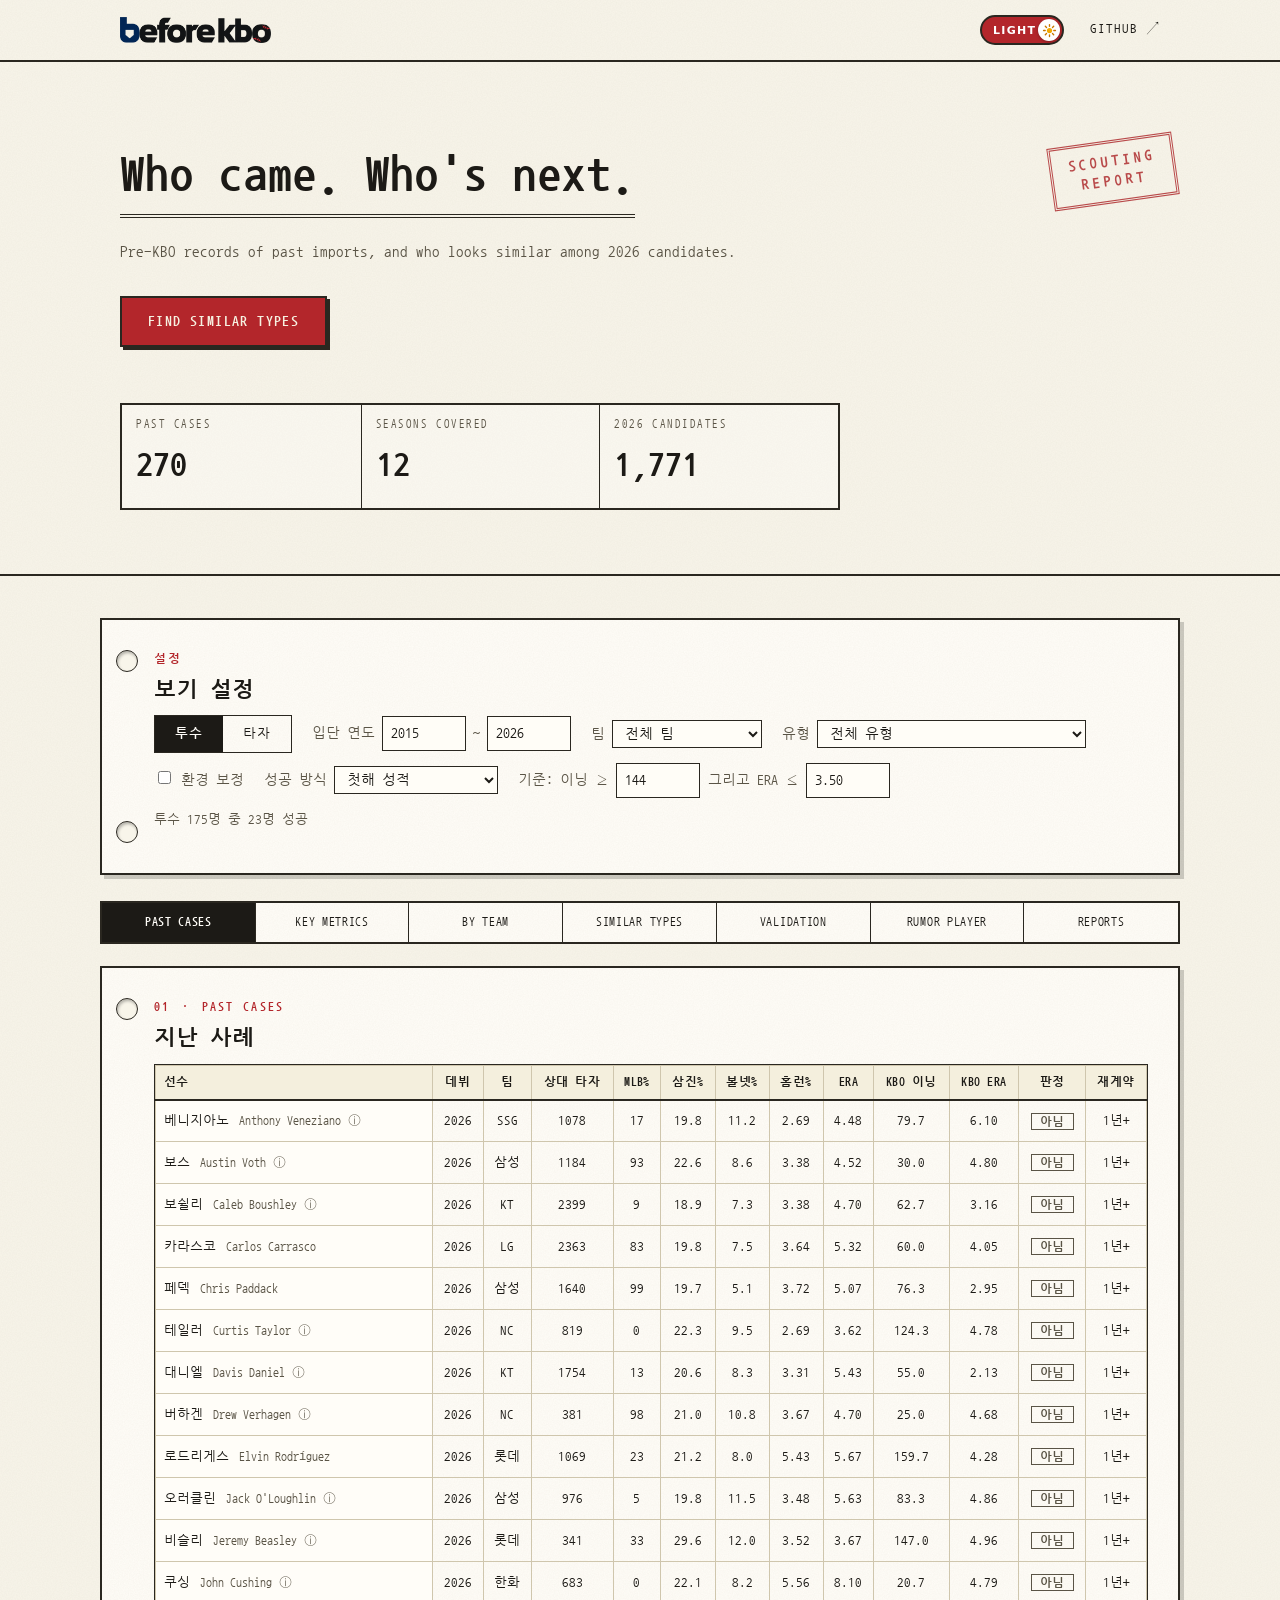
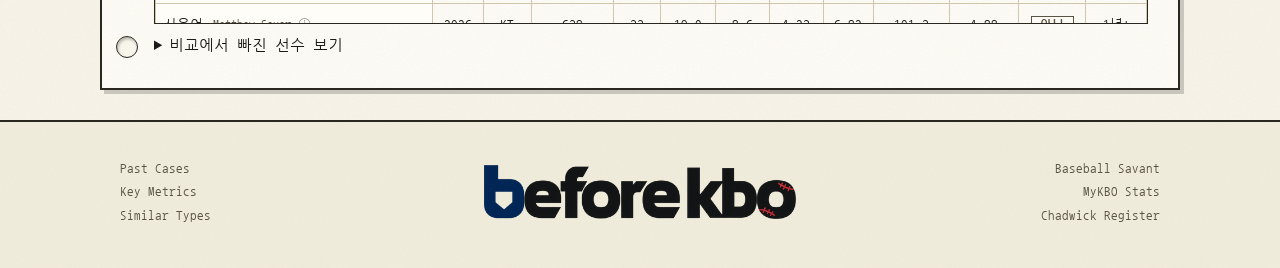
==== commit d06e0156: "장 제목 문구를 짧은 명사형으로 정리(지난 사례·성공을 가른 지표·구단별 외국인·닮은 선수 찾기·지표 검증·입단설 선수) Co-Authored-By: Claude Sonnet 5." ====
--- a/docs/index.html
+++ b/docs/index.html
@@ -467,14 +467,14 @@
 
   <div class="tool" id="s1">
     <p class="eyebrow">01 · Past Cases</p>
-    <h2>입단 전 5년 기록과 KBO 첫해 성적</h2>
+    <h2>지난 사례</h2>
     <div class="tablewrap tall" style="margin-top:12px"><table id="pastTable"></table></div>
     <details style="margin-top:10px"><summary>비교에서 빠진 선수 보기</summary><div class="note" id="excluded"></div></details>
   </div>
 
   <div class="tool" id="s2">
     <p class="eyebrow">02 · Key Metrics</p>
-    <h2>성공한 선수와 아닌 선수는 어디서 갈렸나</h2>
+    <h2>성공을 가른 지표</h2>
     <div id="gap" style="margin-top:12px"></div>
     <p class="note" id="gapNote"></p>
 
@@ -494,7 +494,7 @@
 
   <div class="tool" id="s6">
     <p class="eyebrow">03 · By Team</p>
-    <h2>구단은 어떤 외국인을 데려왔나</h2>
+    <h2>구단별 외국인</h2>
     <div class="tablewrap" style="margin-top:10px"><table id="teamTable"></table></div>
     <div class="legend" id="teamLegend" style="margin-top:6px"></div>
     <p class="note" id="teamNote"></p>
@@ -502,7 +502,7 @@
 
   <div class="tool" id="s3">
     <p class="eyebrow">04 · Similar Types</p>
-    <h2>지금 닮은 유형은? (2026 MLB·트리플A 선수 중)</h2>
+    <h2>닮은 선수 찾기</h2>
     <div class="row">
       <label>기준 <select id="refSel"></select></label>
       <label>소속 <select id="lvSel"><option value="">전체</option><option value="AAA·MLB 오감">트리플A·MLB 오가는 선수</option><option value="AAA만">트리플A만</option><option value="MLB만">MLB만</option></select></label>
@@ -543,7 +543,7 @@
 
   <div class="tool" id="s4">
     <p class="eyebrow">05 · Validation</p>
-    <h2>이 지표로 성공을 가려낼 수 있을까?</h2>
+    <h2>지표 검증</h2>
     <p class="sub">회색 띠 안이면 우연과 구별되지 않습니다.</p>
     <div class="tablewrap" style="margin-top:10px"><table id="valTable"></table></div>
     <p class="note" id="valNote"></p>
@@ -557,7 +557,7 @@
   </div>
   <div class="tool" id="s8">
     <p class="eyebrow">06 · Rumor Player</p>
-    <h2>KBO 입단설이 도는 선수</h2>
+    <h2>입단설 선수</h2>
     <div id="rumList" class="replist"></div>
     <p class="note" id="rumNote"></p>
   </div>
@@ -1155,7 +1155,7 @@
     ${factsLine(rec, age, isPast)}
     <div class="dh-tags"><span class="pill">${esc(typName(rec))}</span>${rm ? `<span class="rum-st ${RUM_ST[rm.status||"루머"]||"r0"}">Rumor · ${esc(rm.status||"루머")}</span>` : ""}</div>
     <p class="dh-ctx">${ctx}</p>
-    <p class="dh-links" title="검색 결과로 이동하며, 같은 이름의 다른 선수가 나올 수 있습니다">${vid ? `영상 ▸ <a href="https://www.youtube.com/watch?v=${esc(vid.id)}" target="_blank" rel="noopener noreferrer">${esc(vid.t)}</a> <span class="mut">${esc(vid.ch)}${vid.d?" · "+esc(vid.d):""}</span> · ` : "영상 찾기 ▸ "}<a href="${yt(enName(rec)+" "+vq[0]+(isPast?"":" 2026"))}" target="_blank" rel="noopener noreferrer">YouTube(영문)</a>${rec["한글명"]?` · <a href="${yt(rec["한글명"]+" "+vq[1])}" target="_blank" rel="noopener noreferrer">YouTube(한글)</a>`:""}</p></div>
+    <p class="dh-links" title="검색 결과로 이동하며, 같은 이름의 다른 선수가 나올 수 있습니다">${vid ? `영상 ▸ <a href="${esc(vid.u)}" target="_blank" rel="noopener noreferrer">${esc(vid.t)}</a> <span class="mut">${esc(vid.ch)}${vid.d?" · "+esc(vid.d):""}</span> · ` : "영상 찾기 ▸ "}<a href="${yt(enName(rec)+" "+vq[0]+(isPast?"":" 2026"))}" target="_blank" rel="noopener noreferrer">YouTube(영문)</a>${rec["한글명"]?` · <a href="${yt(rec["한글명"]+" "+vq[1])}" target="_blank" rel="noopener noreferrer">YouTube(한글)</a>`:""}</p></div>
     <div class="dlgbtns"><button class="close" id="favBtn" title="관심 선수에 담기">${favHas(role,kind,fid)?"★":"☆"}</button><button class="close" id="cmpAdd">${cmpHas(role,kind,fid)?"비교에서 빼기":"비교에 담기"}</button><button class="close" id="histBtn" title="경력과 함께 뛴 사람들">History</button><button class="close" id="dlgClose">닫기</button></div></div>`;
   if (isPast && rec["주의"]) h += `<div class="box note">주의: ${esc(String(rec["주의"]).replace(/\(일본 등[^)]*\)/,""))}</div>`;
   if (!isPast && rec["KBO경력"]) h += `<div class="box note">KBO 경력자로 의심(동명이인 가능)</div>`;
